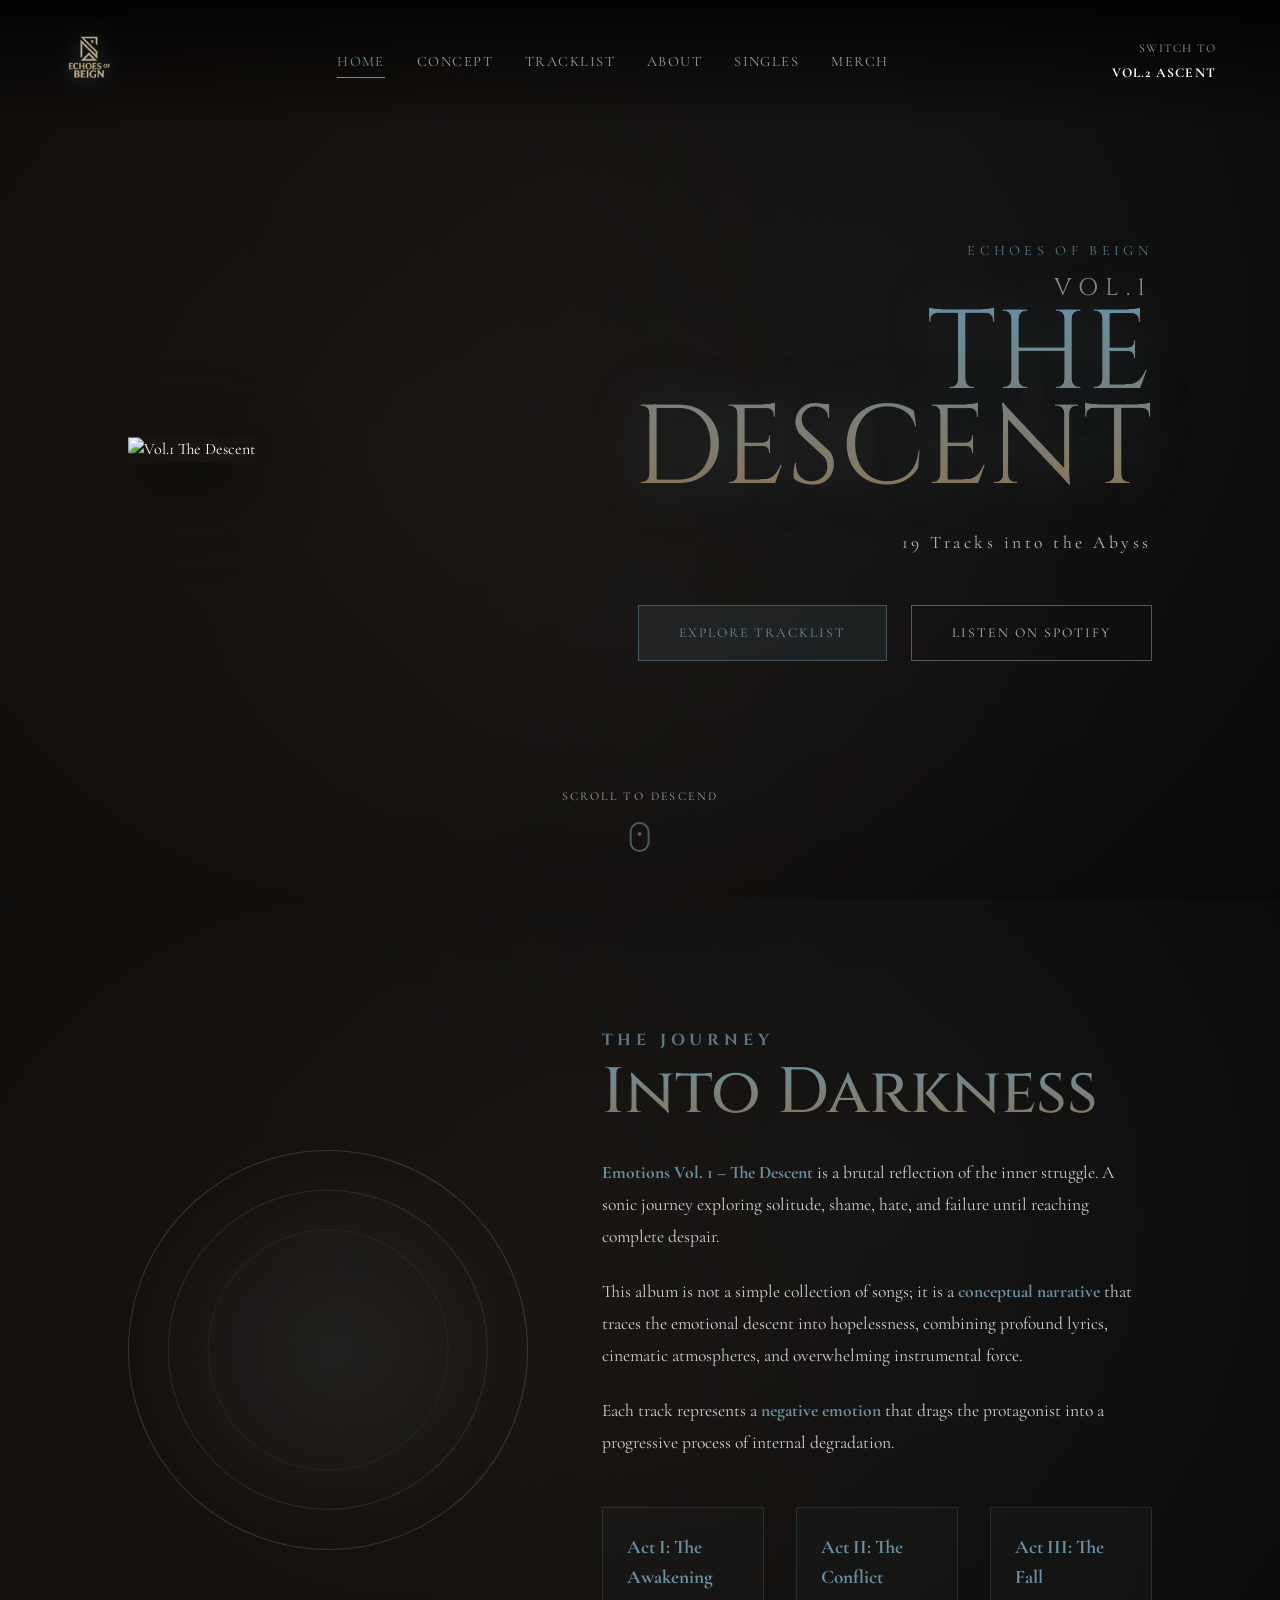
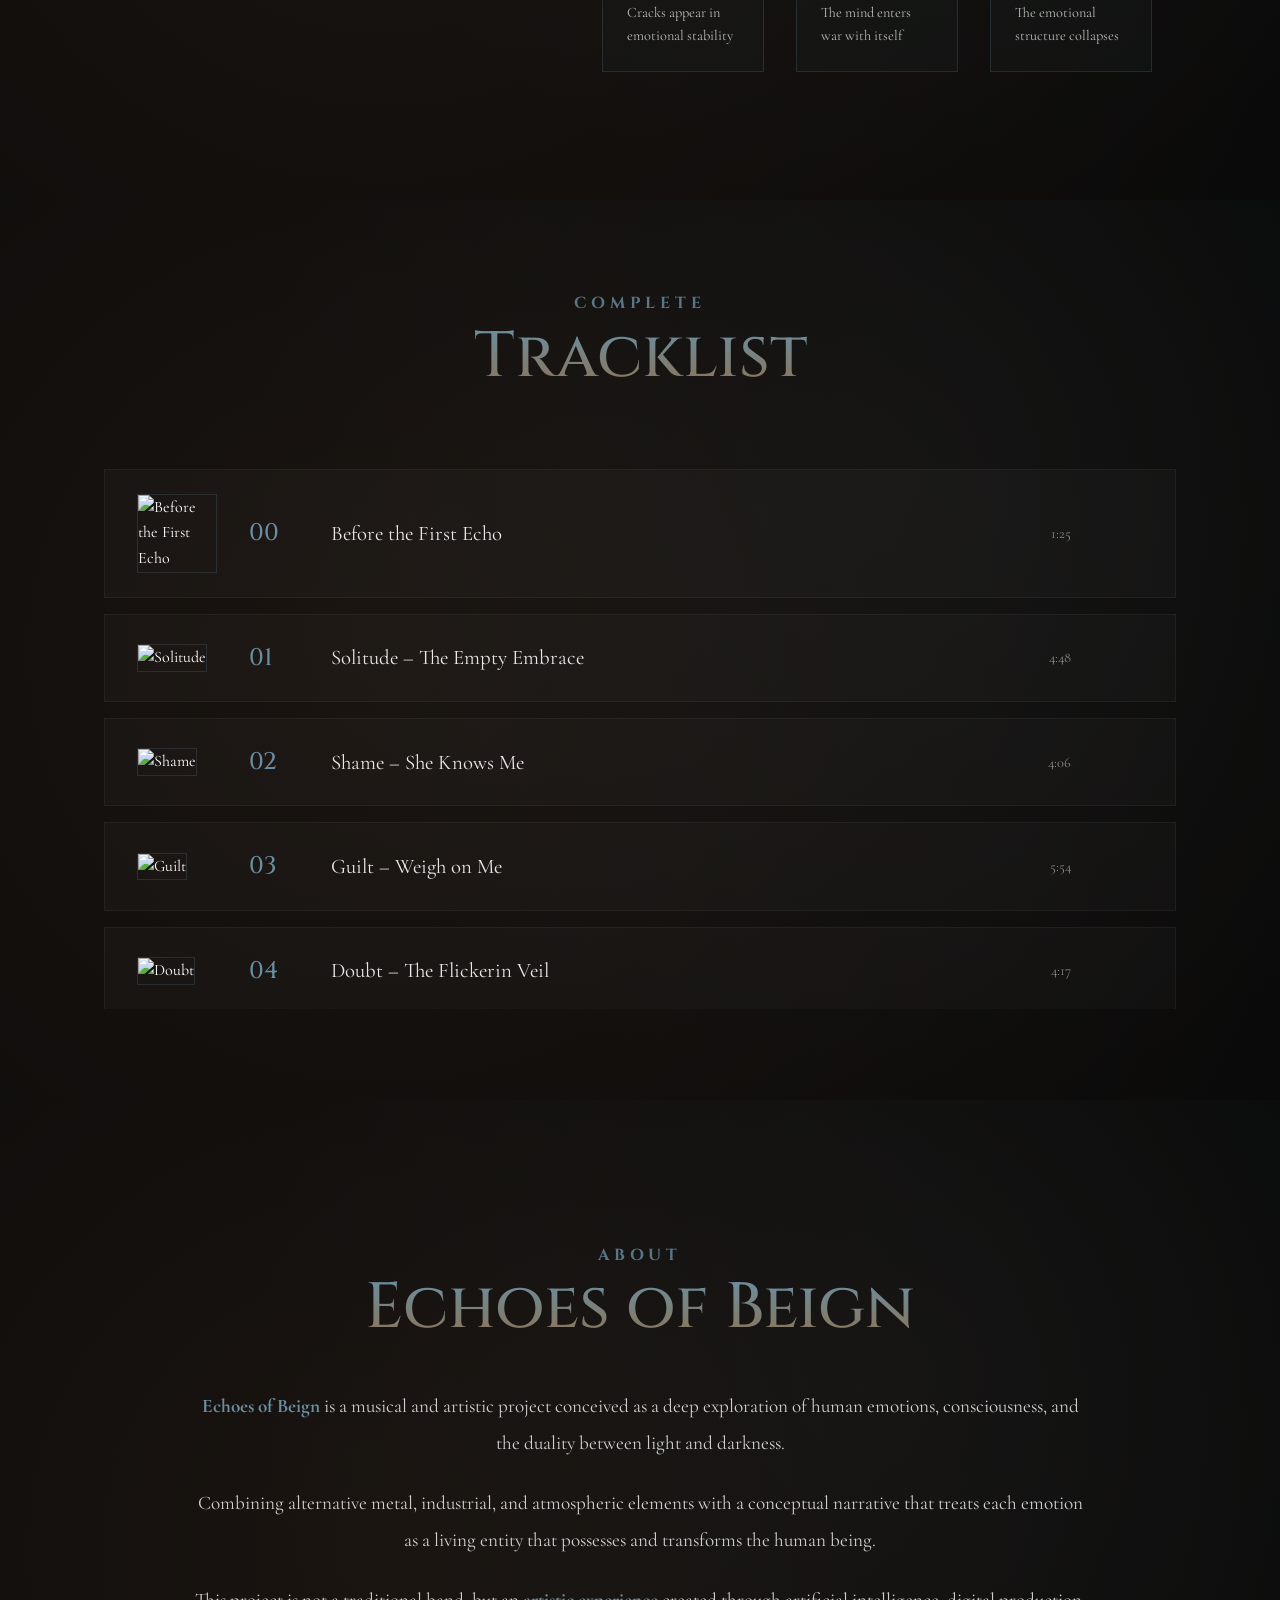
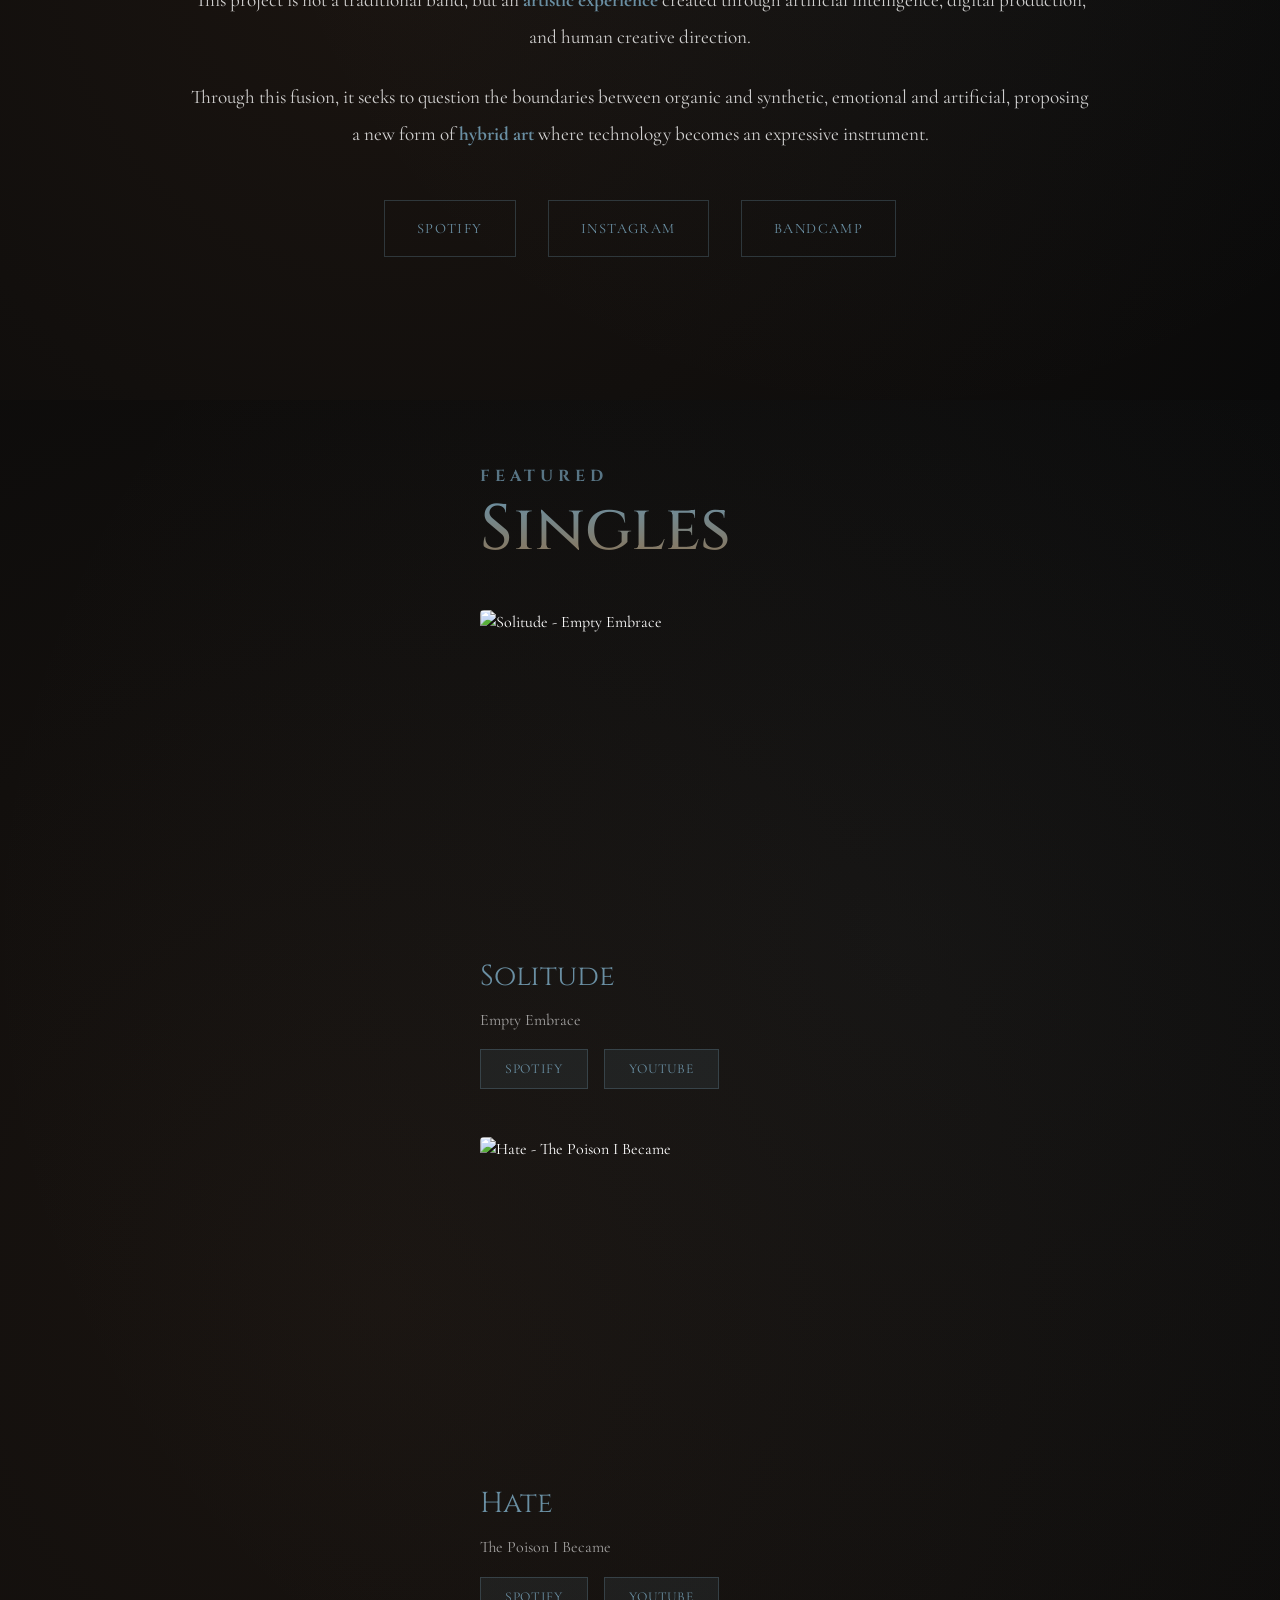
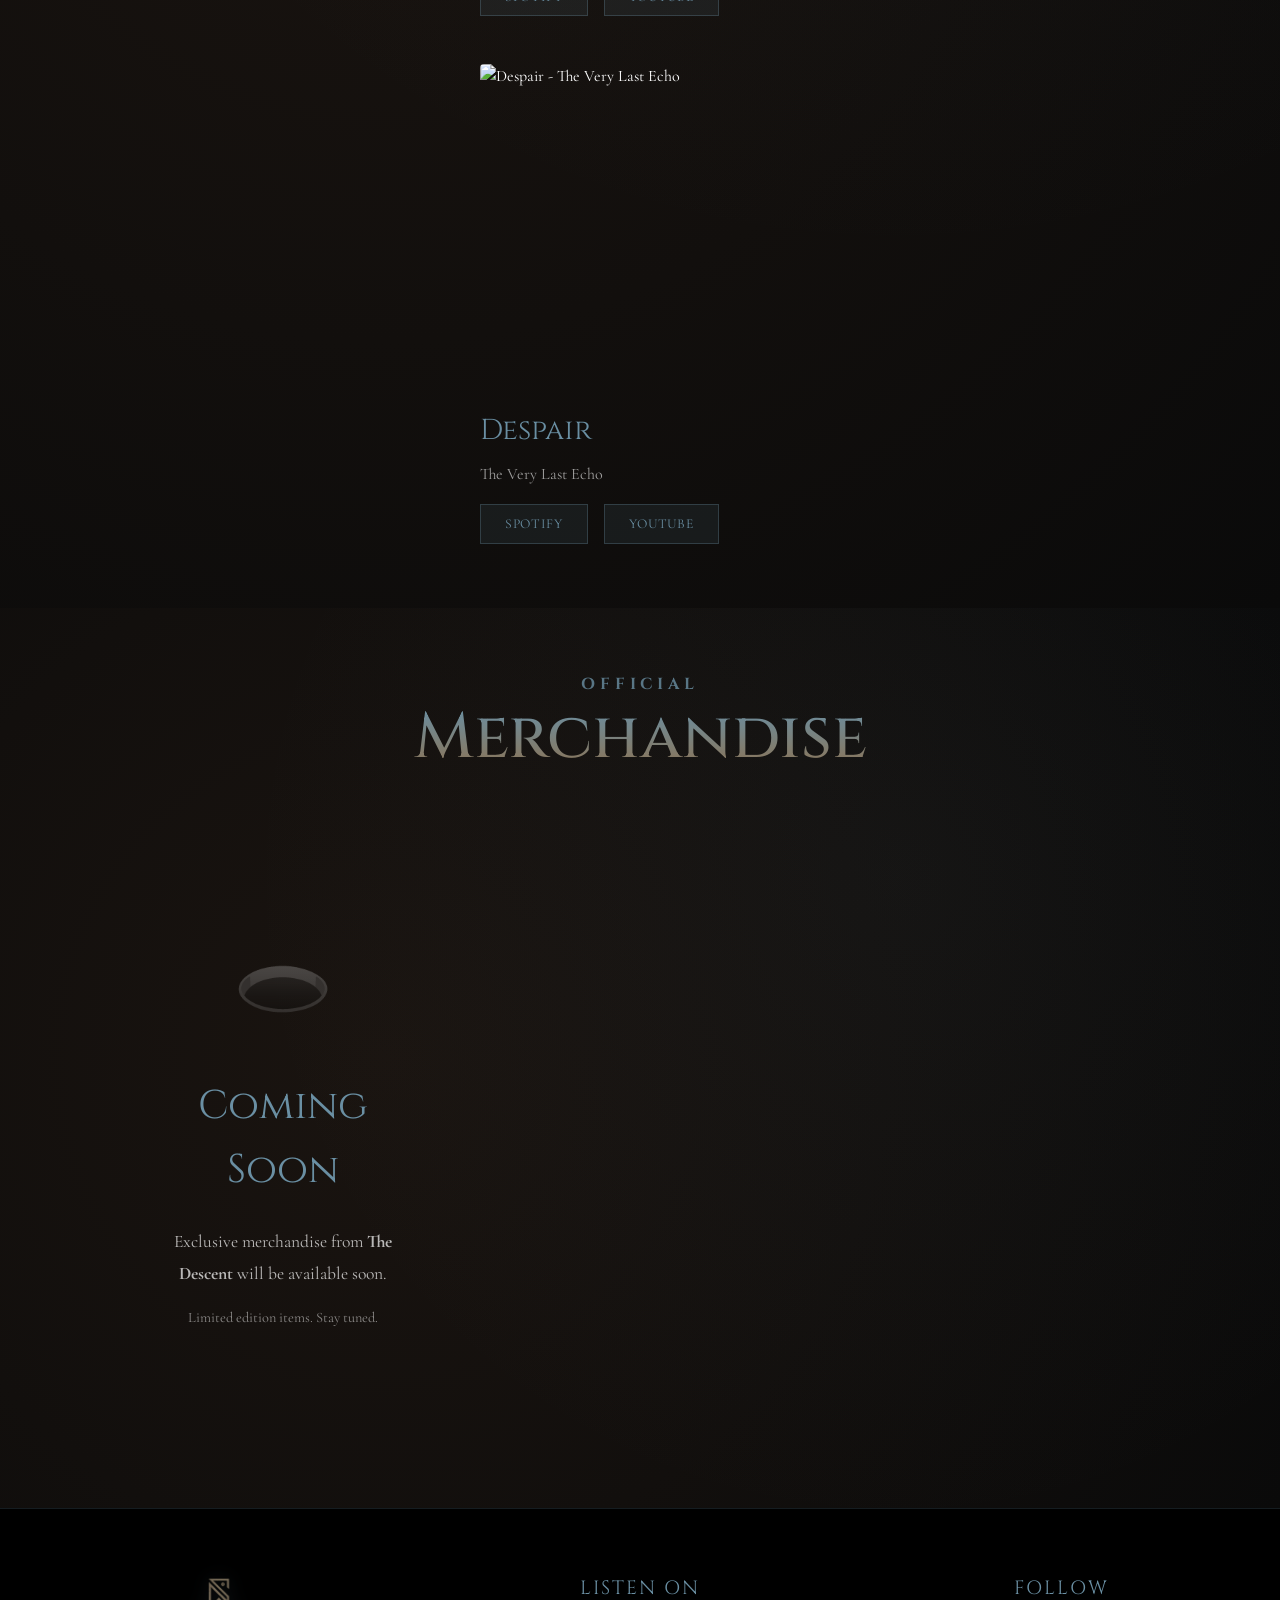
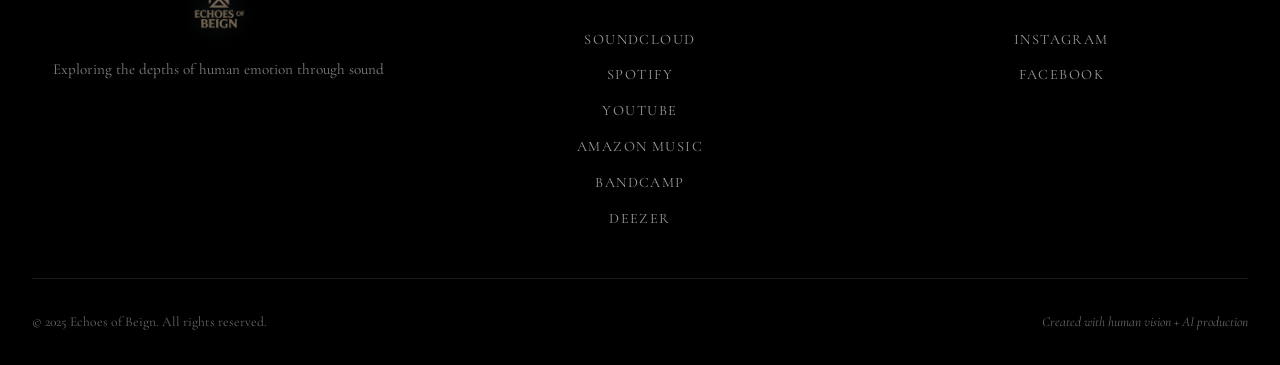
==== vol1.html @ 187d9fcf "Add files via upload" ====
<!DOCTYPE html>
<html lang="es">
<head>
    <meta charset="UTF-8">
    <meta name="viewport" content="width=device-width, initial-scale=1.0">
    <title>Echoes of Beign - Vol.1 The Descent</title>
    <link rel="stylesheet" href="styles-vol.css">
</head>
<body class="vol1-theme">
    
    <!-- Canvas efectos de fondo -->
    <canvas id="bgCanvas"></canvas>
    
    <!-- Navegación flotante -->
    <nav class="floating-nav">
        <div class="nav-logo">
            <img src="images/logo.png" alt="Echoes of Beign">
        </div>
        <div class="nav-links">
            <a href="#hero" class="nav-link active">Home</a>
            <a href="#concept" class="nav-link">Concept</a>
            <a href="#tracklist" class="nav-link">Tracklist</a>
            <a href="#about" class="nav-link">About</a>
            <a href="#singles" class="nav-link">Singles</a>
            <a href="#merch" class="nav-link">Merch</a>
        </div>
        <a href="vol2.html" class="volume-switch">
            <span>Switch to</span>
            <strong>Vol.2 Ascent</strong>
        </a>
    </nav>
    
    <!-- Contenedor fullpage -->
    <div class="fullpage-container">
        
        <!-- ==================== SECCIÓN 1: HERO ==================== -->
        <section id="hero" class="fullpage-section hero-section">
            
            <!-- Capas de parallax -->
            <div class="parallax-bg layer-1"></div>
            <div class="parallax-bg layer-2"></div>
            <div class="parallax-bg layer-3"></div>
            
            <!-- Portada del álbum -->
            <div class="album-cover-hero">
                <img src="images/vol1-cover.png" alt="Vol.1 The Descent">
            </div>
            
            <!-- Contenido hero -->
            <div class="hero-content">
                <div class="hero-subtitle">Echoes of Beign</div>
                <h1 class="hero-title">
                    <span class="title-vol">VOL.1</span>
                    <span class="title-main">THE DESCENT</span>
                </h1>
                <p class="hero-tagline">19 Tracks into the Abyss</p>
                <div class="hero-cta">
                    <a href="#tracklist" class="btn-primary">Explore Tracklist</a>
                    <a href="https://open.spotify.com/artist/YOUR_ARTIST_ID" target="_blank" class="btn-secondary">Listen on Spotify</a>
                </div>
            </div>
            
            <!-- Scroll indicator -->
            <div class="scroll-indicator">
                <span>Scroll to descend</span>
                <div class="scroll-arrow"></div>
            </div>
            
        </section>
        
        <!-- ==================== SECCIÓN 2: CONCEPT ==================== -->
        <section id="concept" class="fullpage-section concept-section">
            
            <!-- Capas parallax -->
            <div class="parallax-bg layer-1"></div>
            <div class="parallax-bg layer-2"></div>
            
            <!-- Contenido -->
            <div class="concept-content">
                <div class="concept-visual">
                    <div class="visual-element"></div>
                </div>
                
                <div class="concept-text">
                    <h2 class="section-title">
                        <span class="title-small">The Journey</span>
                        <span class="title-big">Into Darkness</span>
                    </h2>
                    
                    <div class="concept-description">
                        <p><strong>Emotions Vol. 1 – The Descent</strong> is a brutal reflection of the inner struggle. A sonic journey exploring solitude, shame, hate, and failure until reaching complete despair.</p>
                        
                        <p>This album is not a simple collection of songs; it is a <strong>conceptual narrative</strong> that traces the emotional descent into hopelessness, combining profound lyrics, cinematic atmospheres, and overwhelming instrumental force.</p>
                        
                        <p>Each track represents a <strong>negative emotion</strong> that drags the protagonist into a progressive process of internal degradation.</p>
                    </div>
                    
                    <div class="concept-acts">
                        <div class="act">
                            <h3>Act I: The Awakening</h3>
                            <p>Cracks appear in emotional stability</p>
                        </div>
                        <div class="act">
                            <h3>Act II: The Conflict</h3>
                            <p>The mind enters war with itself</p>
                        </div>
                        <div class="act">
                            <h3>Act III: The Fall</h3>
                            <p>The emotional structure collapses</p>
                        </div>
                    </div>
                </div>
            </div>
            
        </section>
        
        <!-- ==================== SECCIÓN 3: TRACKLIST ==================== -->
        <section id="tracklist" class="fullpage-section tracklist-section">
            
            <!-- Capas parallax -->
            <div class="parallax-bg layer-1"></div>
            <div class="parallax-bg layer-2"></div>
            
            <!-- Título de sección -->
            <div class="tracklist-header">
                <h2 class="section-title">
                    <span class="title-small">Complete</span>
                    <span class="title-big">Tracklist</span>
                </h2>
            </div>
            
            <!-- Lista de tracks (scroll vertical dentro de la sección) -->
            <div class="tracklist-container">
                
                <!-- Track 00 -->
                <div class="track-item" data-track="00">
                    <div class="track-cover">
                        <img src="images/vol1/track-00.jpg" alt="Before the First Echo">
                    </div>
                    <div class="track-info">
                        <div class="track-number">00</div>
                        <h3 class="track-title">Before the First Echo</h3>
                        <p class="track-duration">1:25</p>
                    </div>
                    <div class="track-play">▶</div>
                </div>
                
                <!-- Track 01 -->
                <div class="track-item" data-track="01">
                    <div class="track-cover">
                        <img src="images/vol1/track-01.jpg" alt="Solitude">
                    </div>
                    <div class="track-info">
                        <div class="track-number">01</div>
                        <h3 class="track-title">Solitude – The Empty Embrace</h3>
                        <p class="track-duration">4:48</p>
                    </div>
                    <div class="track-play">▶</div>
                </div>
                
                <!-- Track 02 -->
                <div class="track-item" data-track="02">
                    <div class="track-cover">
                        <img src="images/vol1/track-02.jpg" alt="Shame">
                    </div>
                    <div class="track-info">
                        <div class="track-number">02</div>
                        <h3 class="track-title">Shame – She Knows Me</h3>
                        <p class="track-duration">4:06</p>
                    </div>
                    <div class="track-play">▶</div>
                </div>
                
                <!-- Track 03 -->
                <div class="track-item" data-track="03">
                    <div class="track-cover">
                        <img src="images/vol1/track-03.jpg" alt="Guilt">
                    </div>
                    <div class="track-info">
                        <div class="track-number">03</div>
                        <h3 class="track-title">Guilt – Weigh on Me</h3>
                        <p class="track-duration">5:54</p>
                    </div>
                    <div class="track-play">▶</div>
                </div>
                
                <!-- Track 04 -->
                <div class="track-item" data-track="04">
                    <div class="track-cover">
                        <img src="images/vol1/track-04.jpg" alt="Doubt">
                    </div>
                    <div class="track-info">
                        <div class="track-number">04</div>
                        <h3 class="track-title">Doubt – The Flickerin Veil</h3>
                        <p class="track-duration">4:17</p>
                    </div>
                    <div class="track-play">▶</div>
                </div>
                
                <!-- Track 05 -->
                <div class="track-item" data-track="05">
                    <div class="track-cover">
                        <img src="images/vol1/track-05.jpg" alt="Apathy">
                    </div>
                    <div class="track-info">
                        <div class="track-number">05</div>
                        <h3 class="track-title">Apathy – All the Grey Hours</h3>
                        <p class="track-duration">6:50</p>
                    </div>
                    <div class="track-play">▶</div>
                </div>
                
                <!-- Track 06 -->
                <div class="track-item" data-track="06">
                    <div class="track-cover">
                        <img src="images/vol1/track-06.jpg" alt="Disgust">
                    </div>
                    <div class="track-info">
                        <div class="track-number">06</div>
                        <h3 class="track-title">Disgust – My Bitter Skin</h3>
                        <p class="track-duration">3:33</p>
                    </div>
                    <div class="track-play">▶</div>
                </div>
                
                <!-- Track 07 -->
                <div class="track-item" data-track="07">
                    <div class="track-cover">
                        <img src="images/vol1/track-07.jpg" alt="Ruin Begins Within">
                    </div>
                    <div class="track-info">
                        <div class="track-number">07</div>
                        <h3 class="track-title">Ruin Begins Within</h3>
                        <p class="track-duration">5:12</p>
                    </div>
                    <div class="track-play">▶</div>
                </div>
                
                <!-- Track 08 -->
                <div class="track-item" data-track="08">
                    <div class="track-cover">
                        <img src="images/vol1/track-08.jpg" alt="Jealousy">
                    </div>
                    <div class="track-info">
                        <div class="track-number">08</div>
                        <h3 class="track-title">Jealousy – The Crimson Spiral</h3>
                        <p class="track-duration">4:45</p>
                    </div>
                    <div class="track-play">▶</div>
                </div>
                
                <!-- Track 09 -->
                <div class="track-item" data-track="09">
                    <div class="track-cover">
                        <img src="images/vol1/track-09.jpg" alt="Envy">
                    </div>
                    <div class="track-info">
                        <div class="track-number">09</div>
                        <h3 class="track-title">Envy – Hollow Eyes</h3>
                        <p class="track-duration">4:28</p>
                    </div>
                    <div class="track-play">▶</div>
                </div>
                
                <!-- Track 10 -->
                <div class="track-item" data-track="10">
                    <div class="track-cover">
                        <img src="images/vol1/track-10.jpg" alt="Anxiety">
                    </div>
                    <div class="track-info">
                        <div class="track-number">10</div>
                        <h3 class="track-title">Anxiety – Yet, Now, Now, Why</h3>
                        <p class="track-duration">5:03</p>
                    </div>
                    <div class="track-play">▶</div>
                </div>
                
                <!-- Track 11 -->
                <div class="track-item" data-track="11">
                    <div class="track-cover">
                        <img src="images/vol1/track-11.jpg" alt="Fear">
                    </div>
                    <div class="track-info">
                        <div class="track-number">11</div>
                        <h3 class="track-title">Fear – The Hollow Pulse</h3>
                        <p class="track-duration">4:52</p>
                    </div>
                    <div class="track-play">▶</div>
                </div>
                
                <!-- Track 12 -->
                <div class="track-item" data-track="12">
                    <div class="track-cover">
                        <img src="images/vol1/track-12.jpg" alt="Rage">
                    </div>
                    <div class="track-info">
                        <div class="track-number">12</div>
                        <h3 class="track-title">Rage – My Sweet Evil Pet</h3>
                        <p class="track-duration">5:21</p>
                    </div>
                    <div class="track-play">▶</div>
                </div>
                
                <!-- Track 13 -->
                <div class="track-item" data-track="13">
                    <div class="track-cover">
                        <img src="images/vol1/track-13.jpg" alt="Hate">
                    </div>
                    <div class="track-info">
                        <div class="track-number">13</div>
                        <h3 class="track-title">Hate – The Poison I Became</h3>
                        <p class="track-duration">6:15</p>
                    </div>
                    <div class="track-play">▶</div>
                </div>
                
                <!-- Track 14 -->
                <div class="track-item" data-track="14">
                    <div class="track-cover">
                        <img src="images/vol1/track-14.jpg" alt="The Prelude to the Ruin">
                    </div>
                    <div class="track-info">
                        <div class="track-number">14</div>
                        <h3 class="track-title">The Prelude to the Ruin</h3>
                        <p class="track-duration">3:47</p>
                    </div>
                    <div class="track-play">▶</div>
                </div>
                
                <!-- Track 15 -->
                <div class="track-item" data-track="15">
                    <div class="track-cover">
                        <img src="images/vol1/track-15.jpg" alt="Sadness">
                    </div>
                    <div class="track-info">
                        <div class="track-number">15</div>
                        <h3 class="track-title">Sadness – In Her Silence Wake</h3>
                        <p class="track-duration">5:38</p>
                    </div>
                    <div class="track-play">▶</div>
                </div>
                
                <!-- Track 16 -->
                <div class="track-item" data-track="16">
                    <div class="track-cover">
                        <img src="images/vol1/track-16.jpg" alt="Melancholy">
                    </div>
                    <div class="track-info">
                        <div class="track-number">16</div>
                        <h3 class="track-title">Melancholy – Where Hope Pretended</h3>
                        <p class="track-duration">6:02</p>
                    </div>
                    <div class="track-play">▶</div>
                </div>
                
                <!-- Track 17 -->
                <div class="track-item" data-track="17">
                    <div class="track-cover">
                        <img src="images/vol1/track-17.jpg" alt="Despair">
                    </div>
                    <div class="track-info">
                        <div class="track-number">17</div>
                        <h3 class="track-title">Despair – The Very Last Echo</h3>
                        <p class="track-duration">7:12</p>
                    </div>
                    <div class="track-play">▶</div>
                </div>
                
                <!-- Track 18 -->
                <div class="track-item" data-track="18">
                    <div class="track-cover">
                        <img src="images/vol1/track-18.jpg" alt="Resignation">
                    </div>
                    <div class="track-info">
                        <div class="track-number">18</div>
                        <h3 class="track-title">Resignation – The Cradle of Silence</h3>
                        <p class="track-duration">8:45</p>
                    </div>
                    <div class="track-play">▶</div>
                </div>
                
            </div>
            
        </section>
        
        <!-- ==================== SECCIÓN 4: ABOUT ==================== -->
        <section id="about" class="fullpage-section about-section">
            
            <!-- Capas parallax -->
            <div class="parallax-bg layer-1"></div>
            <div class="parallax-bg layer-2"></div>
            
            <!-- Contenido -->
            <div class="about-content">
                <h2 class="section-title">
                    <span class="title-small">About</span>
                    <span class="title-big">Echoes of Beign</span>
                </h2>
                
                <div class="about-text">
                    <p><strong>Echoes of Beign</strong> is a musical and artistic project conceived as a deep exploration of human emotions, consciousness, and the duality between light and darkness.</p>
                    
                    <p>Combining alternative metal, industrial, and atmospheric elements with a conceptual narrative that treats each emotion as a living entity that possesses and transforms the human being.</p>
                    
                    <p>This project is not a traditional band, but an <strong>artistic experience</strong> created through artificial intelligence, digital production, and human creative direction.</p>
                    
                    <p>Through this fusion, it seeks to question the boundaries between organic and synthetic, emotional and artificial, proposing a new form of <strong>hybrid art</strong> where technology becomes an expressive instrument.</p>
                </div>
                
                <div class="about-links">
                    <a href="https://open.spotify.com/artist/YOUR_ARTIST_ID" target="_blank" class="social-link">Spotify</a>
                    <a href="https://www.instagram.com/YOUR_IG" target="_blank" class="social-link">Instagram</a>
                    <a href="https://bandcamp.com/YOUR_BANDCAMP" target="_blank" class="social-link">Bandcamp</a>
                </div>
            </div>
            
        </section>
        

        <!-- ==================== SECCIÓN 4.5: SINGLES ==================== -->
        <section id="singles" class="fullpage-section singles-section">
            
            <!-- Capas parallax -->
            <div class="parallax-bg layer-1"></div>
            <div class="parallax-bg layer-2"></div>
            
            <!-- Contenido -->
            <div class="singles-content">
                <h2 class="section-title">
                    <span class="title-small">Featured</span>
                    <span class="title-big">Singles</span>
                </h2>
                
                <div class="singles-grid">
                    
                    <div class="single-item">
                        <div class="single-cover">
                            <img src="images/singles/solitude.jpg" alt="Solitude - Empty Embrace">
                            <div class="play-overlay">▶</div>
                        </div>
                        <h3>Solitude</h3>
                        <p class="single-subtitle">Empty Embrace</p>
                        <div class="single-links">
                            <a href="https://open.spotify.com/track/YOUR_ID" target="_blank">Spotify</a>
                            <a href="https://youtube.com/watch?v=YOUR_ID" target="_blank">YouTube</a>
                        </div>
                    </div>
                    
                    <div class="single-item">
                        <div class="single-cover">
                            <img src="images/singles/hate.jpg" alt="Hate - The Poison I Became">
                            <div class="play-overlay">▶</div>
                        </div>
                        <h3>Hate</h3>
                        <p class="single-subtitle">The Poison I Became</p>
                        <div class="single-links">
                            <a href="https://open.spotify.com/track/YOUR_ID" target="_blank">Spotify</a>
                            <a href="https://youtube.com/watch?v=YOUR_ID" target="_blank">YouTube</a>
                        </div>
                    </div>
                    
                    <div class="single-item">
                        <div class="single-cover">
                            <img src="images/singles/despair.jpg" alt="Despair - The Very Last Echo">
                            <div class="play-overlay">▶</div>
                        </div>
                        <h3>Despair</h3>
                        <p class="single-subtitle">The Very Last Echo</p>
                        <div class="single-links">
                            <a href="https://open.spotify.com/track/YOUR_ID" target="_blank">Spotify</a>
                            <a href="https://youtube.com/watch?v=YOUR_ID" target="_blank">YouTube</a>
                        </div>
                    </div>
                    
                </div>
            </div>
            
        </section>
        
        <!-- ==================== SECCIÓN 5: MERCH ==================== -->
        <section id="merch" class="fullpage-section merch-section">
            
            <!-- Capas parallax -->
            <div class="parallax-bg layer-1"></div>
            <div class="parallax-bg layer-2"></div>
            
            <!-- Contenido -->
            <div class="merch-content">
                <h2 class="section-title">
                    <span class="title-small">Official</span>
                    <span class="title-big">Merchandise</span>
                </h2>
                
                <div class="merch-grid">
                    <div class="merch-coming-soon">
                        <div class="coming-soon-icon">🕳️</div>
                        <h3>Coming Soon</h3>
                        <p>Exclusive merchandise from <strong>The Descent</strong> will be available soon.</p>
                        <p class="coming-soon-small">Limited edition items. Stay tuned.</p>
                    </div>
                </div>
            </div>
            
        </section>
        
        <!-- ==================== FOOTER ==================== -->
        <footer class="site-footer">
            <div class="footer-content">
                <div class="footer-section">
                    <div class="footer-logo">
                        <img src="images/logo.png" alt="Echoes of Beign">
                    </div>
                    <p class="footer-tagline">Exploring the depths of human emotion through sound</p>
                </div>
                
                <div class="footer-section">
                    <h4>Listen On</h4>
                    <div class="footer-links">
                        <a href="https://soundcloud.com/YOUR_PROFILE" target="_blank">SoundCloud</a>
                        <a href="https://open.spotify.com/artist/YOUR_ID" target="_blank">Spotify</a>
                        <a href="https://youtube.com/@YOUR_CHANNEL" target="_blank">YouTube</a>
                        <a href="https://music.amazon.com/artists/YOUR_ID" target="_blank">Amazon Music</a>
                        <a href="https://bandcamp.com/YOUR_PROFILE" target="_blank">Bandcamp</a>
                        <a href="https://deezer.com/artist/YOUR_ID" target="_blank">Deezer</a>
                    </div>
                </div>
                
                <div class="footer-section">
                    <h4>Follow</h4>
                    <div class="footer-links">
                        <a href="https://instagram.com/YOUR_PROFILE" target="_blank">Instagram</a>
                        <a href="https://facebook.com/YOUR_PAGE" target="_blank">Facebook</a>
                    </div>
                </div>
            </div>
            
            <div class="footer-bottom">
                <p>© 2025 Echoes of Beign. All rights reserved.</p>
                <p class="footer-credit">Created with human vision + AI production</p>
            </div>
        </footer>
        
    </div>
    
    <script src="script-vol.js"></script>
</body>
</html>
---- styles-vol.css ----
/* ============================================
   ECHOES OF BEIGN - VOLUME PAGES STYLES
   Estilos para vol1.html y vol2.html
   ============================================ */

/* -------------------- IMPORTS -------------------- */
@import url('https://fonts.googleapis.com/css2?family=Cinzel:wght@400;600;700;900&family=Cormorant+Garamond:wght@300;400;600&display=swap');

/* -------------------- RESET -------------------- */
* {
    margin: 0;
    padding: 0;
    box-sizing: border-box;
}

html {
    scroll-behavior: smooth;
}

body {
    font-family: 'Cormorant Garamond', serif;
    background: #000;
    color: #fff;
    overflow-x: hidden;
    line-height: 1.6;
}

/* -------------------- CANVAS BACKGROUND -------------------- */
#bgCanvas {
    position: fixed;
    top: 0;
    left: 0;
    width: 100%;
    height: 100%;
    z-index: 0;
    pointer-events: none;
    opacity: 0.3;
}

/* -------------------- NAVEGACIÓN FLOTANTE -------------------- */
.floating-nav {
    position: fixed;
    top: 0;
    left: 0;
    width: 100%;
    padding: 2rem 4rem;
    display: flex;
    justify-content: space-between;
    align-items: center;
    z-index: 1000;
    background: linear-gradient(to bottom, rgba(0,0,0,0.8) 0%, transparent 100%);
    transition: all 0.4s ease;
}

.floating-nav.scrolled {
    background: rgba(0, 0, 0, 0.95);
    padding: 1rem 4rem;
    backdrop-filter: blur(10px);
}

.nav-logo img {
    height: 50px;
    filter: drop-shadow(0 0 10px rgba(106, 143, 163, 0.3));
}

.nav-links {
    display: flex;
    gap: 2rem;
}

.nav-link {
    color: rgba(255, 255, 255, 0.6);
    text-decoration: none;
    font-size: 0.9rem;
    letter-spacing: 0.1em;
    text-transform: uppercase;
    transition: all 0.3s ease;
    position: relative;
}

.nav-link::after {
    content: '';
    position: absolute;
    bottom: -5px;
    left: 0;
    width: 0;
    height: 1px;
    background: #6a8fa3;
    transition: width 0.3s ease;
}

.nav-link:hover,
.nav-link.active {
    color: #6a8fa3;
}

.nav-link:hover::after,
.nav-link.active::after {
    width: 100%;
}

.volume-switch {
    display: flex;
    flex-direction: column;
    align-items: flex-end;
    text-decoration: none;
    color: rgba(255, 255, 255, 0.6);
    font-size: 0.75rem;
    letter-spacing: 0.1em;
    text-transform: uppercase;
    transition: all 0.3s ease;
}

.volume-switch strong {
    font-size: 0.85rem;
    color: #fff;
    margin-top: 0.2rem;
}

.volume-switch:hover {
    color: #6a8fa3;
}

.volume-switch:hover strong {
    color: #6a8fa3;
}

/* -------------------- FULLPAGE CONTAINER -------------------- */
.fullpage-container {
    position: relative;
    width: 100%;
}

.fullpage-section {
    position: relative;
    width: 100%;
    min-height: 100vh;
    display: flex;
    align-items: center;
    justify-content: center;
    overflow: hidden;
}

/* -------------------- PARALLAX BACKGROUNDS -------------------- */
.parallax-bg {
    position: absolute;
    width: 100%;
    height: 100%;
    background-size: cover;
    background-position: center;
    transition: transform 0.1s ease-out;
}

.parallax-bg.layer-1 {
    z-index: 1;
}

.parallax-bg.layer-2 {
    z-index: 2;
}

.parallax-bg.layer-3 {
    z-index: 3;
}

/* -------------------- TEMAS VOL.1 vs VOL.2 -------------------- */
.vol1-theme .parallax-bg.layer-1 {
    background: radial-gradient(circle at 30% 50%, #1a1410 0%, #0a0a0a 100%);
}

.vol1-theme .parallax-bg.layer-2 {
    background: radial-gradient(circle at 70% 30%, rgba(106, 143, 163, 0.05) 0%, transparent 60%);
}

.vol1-theme .parallax-bg.layer-3 {
    background: radial-gradient(circle at 50% 70%, rgba(106, 143, 163, 0.03) 0%, transparent 50%);
}

.vol2-theme .parallax-bg.layer-1 {
    background: radial-gradient(circle at 70% 50%, #2a2418 0%, #1a1a1a 100%);
}

.vol2-theme .parallax-bg.layer-2 {
    background: radial-gradient(circle at 30% 70%, rgba(255, 215, 0, 0.1) 0%, transparent 60%);
}

.vol2-theme .parallax-bg.layer-3 {
    background: radial-gradient(circle at 50% 30%, rgba(255, 165, 0, 0.08) 0%, transparent 50%);
}

/* -------------------- SECCIÓN HERO -------------------- */
.hero-section {
    position: relative;
}

.album-cover-hero {
    position: absolute;
    left: 10%;
    top: 50%;
    transform: translateY(-50%);
    z-index: 5;
}

.album-cover-hero img {
    width: 400px;
    height: auto;
    box-shadow: 0 20px 60px rgba(0, 0, 0, 0.8);
    filter: drop-shadow(0 0 40px rgba(106, 143, 163, 0.2));
}

.hero-content {
    position: relative;
    z-index: 10;
    text-align: right;
    margin-left: auto;
    margin-right: 10%;
    max-width: 600px;
}

.hero-subtitle {
    font-size: 0.9rem;
    letter-spacing: 0.3em;
    text-transform: uppercase;
    color: #6a8fa3;
    margin-bottom: 1rem;
    opacity: 0.8;
}

.hero-title {
    font-family: 'Cinzel', serif;
    font-size: 7rem;
    font-weight: 400;
    line-height: 0.85;
    margin-bottom: 2rem;
}

.title-vol {
    display: block;
    font-size: 1.5rem;
    letter-spacing: 0.3em;
    color: rgba(255, 255, 255, 0.5);
    margin-bottom: 0.5rem;
}

.title-main {
    display: block;
    background: linear-gradient(180deg, #6a8fa3 0%, #8b7355 100%);
    -webkit-background-clip: text;
    -webkit-text-fill-color: transparent;
    background-clip: text;
    text-shadow: 0 0 60px rgba(106, 143, 163, 0.4);
}

.vol2-theme .title-main {
    background: linear-gradient(180deg, #7a9fb3 0%, #FFA500 100%);
    -webkit-background-clip: text;
    -webkit-text-fill-color: transparent;
}

.hero-tagline {
    font-size: 1.1rem;
    letter-spacing: 0.2em;
    margin-bottom: 3rem;
    opacity: 0.7;
}

.hero-cta {
    display: flex;
    gap: 1.5rem;
    justify-content: flex-end;
}

.btn-primary,
.btn-secondary {
    padding: 1rem 2.5rem;
    font-size: 0.85rem;
    letter-spacing: 0.15em;
    text-transform: uppercase;
    text-decoration: none;
    border: 1px solid rgba(106, 143, 163, 0.5);
    transition: all 0.4s ease;
    display: inline-block;
}

.btn-primary {
    background: rgba(106, 143, 163, 0.1);
    color: #6a8fa3;
}

.btn-primary:hover {
    background: rgba(106, 143, 163, 0.2);
    border-color: #6a8fa3;
    box-shadow: 0 0 30px rgba(106, 143, 163, 0.3);
}

.btn-secondary {
    background: transparent;
    color: rgba(255, 255, 255, 0.7);
    border-color: rgba(255, 255, 255, 0.3);
}

.btn-secondary:hover {
    background: rgba(255, 255, 255, 0.05);
    color: #fff;
    border-color: rgba(255, 255, 255, 0.6);
}

.scroll-indicator {
    position: absolute;
    bottom: 3rem;
    left: 50%;
    transform: translateX(-50%);
    text-align: center;
    z-index: 10;
    opacity: 0.6;
}

.scroll-indicator span {
    display: block;
    font-size: 0.75rem;
    letter-spacing: 0.2em;
    text-transform: uppercase;
    margin-bottom: 1rem;
}

.scroll-arrow {
    width: 20px;
    height: 30px;
    border: 2px solid #6a8fa3;
    border-radius: 15px;
    margin: 0 auto;
    position: relative;
}

.scroll-arrow::before {
    content: '';
    position: absolute;
    top: 8px;
    left: 50%;
    transform: translateX(-50%);
    width: 4px;
    height: 4px;
    background: #6a8fa3;
    border-radius: 50%;
    animation: scrollDown 2s infinite;
}

@keyframes scrollDown {
    0% { top: 8px; opacity: 1; }
    100% { top: 18px; opacity: 0; }
}

/* -------------------- SECCIÓN CONCEPT -------------------- */
.concept-section {
    padding: 4rem 8rem;
}

.concept-content {
    position: relative;
    z-index: 10;
    display: flex;
    gap: 4rem;
    align-items: center;
    max-width: 1400px;
    margin: 0 auto;
}

.concept-visual {
    flex: 0 0 40%;
}

.visual-element {
    width: 400px;
    height: 400px;
    background: radial-gradient(circle, rgba(106, 143, 163, 0.1) 0%, transparent 70%);
    border: 1px solid rgba(106, 143, 163, 0.3);
    border-radius: 50%;
    position: relative;
}

.visual-element::before {
    content: '';
    position: absolute;
    top: 50%;
    left: 50%;
    transform: translate(-50%, -50%);
    width: 80%;
    height: 80%;
    border: 1px solid rgba(106, 143, 163, 0.2);
    border-radius: 50%;
}

.visual-element::after {
    content: '';
    position: absolute;
    top: 50%;
    left: 50%;
    transform: translate(-50%, -50%);
    width: 60%;
    height: 60%;
    border: 1px solid rgba(106, 143, 163, 0.1);
    border-radius: 50%;
}

.concept-text {
    flex: 1;
}

.section-title {
    font-family: 'Cinzel', serif;
    margin-bottom: 2rem;
}

.title-small {
    display: block;
    font-size: 1rem;
    letter-spacing: 0.3em;
    text-transform: uppercase;
    color: #6a8fa3;
    margin-bottom: 0.5rem;
    opacity: 0.8;
}

.title-big {
    display: block;
    font-size: 4rem;
    font-weight: 500;
    line-height: 1;
    background: linear-gradient(180deg, #6a8fa3 0%, #8b7355 100%);
    -webkit-background-clip: text;
    -webkit-text-fill-color: transparent;
}

.vol2-theme .title-big {
    background: linear-gradient(180deg, #7a9fb3 0%, #FFA500 100%);
    -webkit-background-clip: text;
    -webkit-text-fill-color: transparent;
}

.concept-description {
    margin-bottom: 3rem;
}

.concept-description p {
    margin-bottom: 1.5rem;
    font-size: 1.1rem;
    line-height: 1.8;
    color: rgba(255, 255, 255, 0.8);
}

.concept-description strong {
    color: #6a8fa3;
}

.concept-acts {
    display: grid;
    grid-template-columns: repeat(3, 1fr);
    gap: 2rem;
}

.act {
    padding: 1.5rem;
    border: 1px solid rgba(106, 143, 163, 0.2);
    background: rgba(106, 143, 163, 0.03);
}

.act h3 {
    font-size: 1.2rem;
    margin-bottom: 0.5rem;
    color: #6a8fa3;
}

.act p {
    font-size: 0.9rem;
    opacity: 0.7;
}

/* -------------------- SECCIÓN TRACKLIST -------------------- */
.tracklist-section {
    flex-direction: column;
    padding: 4rem 0;
}

.tracklist-header {
    position: relative;
    z-index: 10;
    text-align: center;
    margin-bottom: 3rem;
}

.tracklist-container {
    position: relative;
    z-index: 10;
    width: 100%;
    max-width: 1200px;
    max-height: 60vh;
    overflow-y: auto;
    padding: 0 4rem;
}

/* Custom scrollbar */
.tracklist-container::-webkit-scrollbar {
    width: 8px;
}

.tracklist-container::-webkit-scrollbar-track {
    background: rgba(255, 255, 255, 0.05);
}

.tracklist-container::-webkit-scrollbar-thumb {
    background: rgba(106, 143, 163, 0.3);
    border-radius: 4px;
}

.tracklist-container::-webkit-scrollbar-thumb:hover {
    background: rgba(106, 143, 163, 0.5);
}

.track-item {
    display: flex;
    align-items: center;
    gap: 2rem;
    padding: 1.5rem 2rem;
    margin-bottom: 1rem;
    background: rgba(255, 255, 255, 0.02);
    border: 1px solid rgba(255, 255, 255, 0.05);
    transition: all 0.4s ease;
    cursor: pointer;
}

.track-item:hover {
    background: rgba(106, 143, 163, 0.05);
    border-color: rgba(106, 143, 163, 0.3);
    transform: translateX(10px);
}

.track-cover {
    flex: 0 0 80px;
}

.track-cover img {
    width: 80px;
    height: 80px;
    object-fit: cover;
    border: 1px solid rgba(106, 143, 163, 0.2);
}

.track-info {
    flex: 1;
    display: flex;
    align-items: center;
    gap: 2rem;
}

.track-number {
    font-family: 'Cinzel', serif;
    font-size: 1.5rem;
    color: #6a8fa3;
    font-weight: 500;
    min-width: 50px;
}

.track-title {
    font-size: 1.3rem;
    font-weight: 400;
    color: rgba(255, 255, 255, 0.9);
}

.track-duration {
    margin-left: auto;
    font-size: 0.9rem;
    color: rgba(255, 255, 255, 0.5);
}

.track-play {
    flex: 0 0 40px;
    text-align: center;
    font-size: 1.2rem;
    color: #6a8fa3;
    opacity: 0;
    transition: opacity 0.3s ease;
}

.track-item:hover .track-play {
    opacity: 1;
}

/* -------------------- SECCIÓN ABOUT -------------------- */
.about-section {
    padding: 4rem 8rem;
}

.about-content {
    position: relative;
    z-index: 10;
    max-width: 900px;
    margin: 0 auto;
    text-align: center;
}

.about-text {
    margin: 3rem 0;
}

.about-text p {
    margin-bottom: 1.5rem;
    font-size: 1.2rem;
    line-height: 1.9;
    color: rgba(255, 255, 255, 0.8);
}

.about-text strong {
    color: #6a8fa3;
}

.about-links {
    display: flex;
    gap: 2rem;
    justify-content: center;
    margin-top: 3rem;
}

.social-link {
    padding: 1rem 2rem;
    border: 1px solid rgba(106, 143, 163, 0.3);
    color: #6a8fa3;
    text-decoration: none;
    font-size: 0.9rem;
    letter-spacing: 0.1em;
    text-transform: uppercase;
    transition: all 0.3s ease;
}

.social-link:hover {
    background: rgba(106, 143, 163, 0.1);
    border-color: #6a8fa3;
    box-shadow: 0 0 20px rgba(106, 143, 163, 0.2);
}

/* -------------------- SECCIÓN MERCH -------------------- */
.merch-section {
    padding: 4rem 8rem;
}

.merch-content {
    position: relative;
    z-index: 10;
    max-width: 1200px;
    margin: 0 auto;
    text-align: center;
}

.merch-grid {
    display: grid;
    grid-template-columns: repeat(3, 1fr);
    gap: 3rem;
    margin-top: 3rem;
}

.merch-item {
    background: rgba(255, 255, 255, 0.02);
    border: 1px solid rgba(255, 255, 255, 0.05);
    padding: 2rem;
    transition: all 0.4s ease;
}

.merch-item:hover {
    background: rgba(106, 143, 163, 0.05);
    border-color: rgba(106, 143, 163, 0.3);
    transform: translateY(-10px);
}

.merch-image {
    width: 100%;
    aspect-ratio: 1;
    margin-bottom: 1.5rem;
    overflow: hidden;
    border: 1px solid rgba(106, 143, 163, 0.2);
}

.merch-image img {
    width: 100%;
    height: 100%;
    object-fit: cover;
    transition: transform 0.4s ease;
}

.merch-item:hover .merch-image img {
    transform: scale(1.1);
}

.merch-item h3 {
    font-size: 1.3rem;
    margin-bottom: 0.5rem;
    color: rgba(255, 255, 255, 0.9);
}

.merch-price {
    font-size: 1.1rem;
    color: #6a8fa3;
    margin-bottom: 1.5rem;
}

.btn-merch {
    display: inline-block;
    padding: 0.8rem 2rem;
    border: 1px solid rgba(106, 143, 163, 0.3);
    color: #6a8fa3;
    text-decoration: none;
    font-size: 0.85rem;
    letter-spacing: 0.1em;
    text-transform: uppercase;
    transition: all 0.3s ease;
}

.btn-merch:hover {
    background: rgba(106, 143, 163, 0.1);
    border-color: #6a8fa3;
}

/* -------------------- FOOTER -------------------- */
.site-footer {
    background: rgba(0, 0, 0, 0.9);
    padding: 3rem 4rem;
    border-top: 1px solid rgba(106, 143, 163, 0.2);
}

.footer-content {
    max-width: 1200px;
    margin: 0 auto;
    text-align: center;
}

.footer-logo img {
    height: 60px;
    margin-bottom: 1rem;
    opacity: 0.6;
}

.footer-text {
    font-size: 0.9rem;
    color: rgba(255, 255, 255, 0.5);
    margin-bottom: 1.5rem;
}

.footer-links {
    display: flex;
    gap: 2rem;
    justify-content: center;
}

.footer-links a {
    color: rgba(255, 255, 255, 0.5);
    text-decoration: none;
    font-size: 0.85rem;
    letter-spacing: 0.1em;
    text-transform: uppercase;
    transition: color 0.3s ease;
}

.footer-links a:hover {
    color: #6a8fa3;
}

/* -------------------- RESPONSIVE -------------------- */
@media (max-width: 1200px) {
    .floating-nav {
        padding: 2rem 2rem;
    }
    
    .hero-title {
        font-size: 5rem;
    }
    
    .album-cover-hero img {
        width: 300px;
    }
    
    .concept-acts {
        grid-template-columns: 1fr;
    }
    
    .merch-grid {
        grid-template-columns: repeat(2, 1fr);
    }
}

@media (max-width: 768px) {
    .floating-nav {
        flex-direction: column;
        gap: 1rem;
    }
    
    .nav-links {
        gap: 1rem;
    }
    
    .hero-section {
        flex-direction: column;
    }
    
    .album-cover-hero {
        position: static;
        transform: none;
        margin-bottom: 2rem;
    }
    
    .hero-content {
        text-align: center;
        margin: 0;
    }
    
    .hero-title {
        font-size: 3rem;
    }
    
    .hero-cta {
        justify-content: center;
    }
    
    .concept-content {
        flex-direction: column;
    }
    
    .merch-grid {
        grid-template-columns: 1fr;
    }
    
    .tracklist-container {
        padding: 0 2rem;
    }
}

/* ==================== SINGLES SECTION ==================== */
.singles-section {
    min-height: 100vh;
    display: flex;
    align-items: center;
    justify-content: center;
    position: relative;
}

.singles-content {
    max-width: 1400px;
    margin: 0 auto;
    padding: 4rem 2rem;
    position: relative;
    z-index: 2;
}

.singles-grid {
    display: grid;
    grid-template-columns: repeat(auto-fit, minmax(320px, 1fr));
    gap: 3rem;
    margin-top: 3rem;
}

.single-item {
    position: relative;
    transition: transform 0.4s ease;
}

.single-item:hover {
    transform: translateY(-10px);
}

.single-cover {
    position: relative;
    width: 100%;
    aspect-ratio: 1;
    overflow: hidden;
    border-radius: 4px;
    margin-bottom: 1.5rem;
}

.single-cover img {
    width: 100%;
    height: 100%;
    object-fit: cover;
    transition: transform 0.4s ease;
}

.single-item:hover .single-cover img {
    transform: scale(1.05);
}

.play-overlay {
    position: absolute;
    top: 50%;
    left: 50%;
    transform: translate(-50%, -50%);
    width: 60px;
    height: 60px;
    background: rgba(106, 143, 163, 0.9);
    border-radius: 50%;
    display: flex;
    align-items: center;
    justify-content: center;
    font-size: 1.5rem;
    color: #fff;
    opacity: 0;
    transition: opacity 0.3s ease;
    cursor: pointer;
}

.single-item:hover .play-overlay {
    opacity: 1;
}

.single-item h3 {
    font-family: 'Cinzel', serif;
    font-size: 1.8rem;
    font-weight: 400;
    margin-bottom: 0.5rem;
    color: #6a8fa3;
}

.single-subtitle {
    font-size: 1rem;
    color: rgba(255, 255, 255, 0.6);
    margin-bottom: 1rem;
}

.single-links {
    display: flex;
    gap: 1rem;
}

.single-links a {
    padding: 0.5rem 1.5rem;
    background: rgba(106, 143, 163, 0.1);
    border: 1px solid rgba(106, 143, 163, 0.3);
    color: #6a8fa3;
    text-decoration: none;
    font-size: 0.85rem;
    letter-spacing: 0.05em;
    text-transform: uppercase;
    transition: all 0.3s ease;
}

.single-links a:hover {
    background: rgba(106, 143, 163, 0.2);
    border-color: #6a8fa3;
}

/* ==================== MERCH COMING SOON ==================== */
.merch-coming-soon {
    text-align: center;
    padding: 6rem 2rem;
    max-width: 600px;
    margin: 0 auto;
}

.coming-soon-icon {
    font-size: 5rem;
    margin-bottom: 2rem;
    opacity: 0.3;
}

.merch-coming-soon h3 {
    font-family: 'Cinzel', serif;
    font-size: 2.5rem;
    font-weight: 400;
    margin-bottom: 1.5rem;
    color: #6a8fa3;
}

.merch-coming-soon p {
    font-size: 1.1rem;
    line-height: 1.8;
    color: rgba(255, 255, 255, 0.7);
    margin-bottom: 1rem;
}

.coming-soon-small {
    font-size: 0.9rem !important;
    color: rgba(255, 255, 255, 0.5) !important;
}

/* ==================== FOOTER EXPANDIDO ==================== */
.site-footer {
    background: rgba(0, 0, 0, 0.95);
    padding: 4rem 2rem 2rem;
    border-top: 1px solid rgba(106, 143, 163, 0.2);
}

.footer-content {
    max-width: 1400px;
    margin: 0 auto;
    display: grid;
    grid-template-columns: repeat(auto-fit, minmax(250px, 1fr));
    gap: 3rem;
    margin-bottom: 3rem;
}

.footer-section h4 {
    font-family: 'Cinzel', serif;
    font-size: 1.2rem;
    font-weight: 400;
    margin-bottom: 1.5rem;
    color: #6a8fa3;
    letter-spacing: 0.1em;
    text-transform: uppercase;
}

.footer-logo img {
    height: 60px;
    margin-bottom: 1rem;
    filter: drop-shadow(0 0 10px rgba(106, 143, 163, 0.3));
}

.footer-tagline {
    font-size: 0.95rem;
    color: rgba(255, 255, 255, 0.5);
    line-height: 1.6;
}

.footer-links {
    display: flex;
    flex-direction: column;
    gap: 0.8rem;
}

.footer-links a {
    color: rgba(255, 255, 255, 0.6);
    text-decoration: none;
    font-size: 0.9rem;
    transition: all 0.3s ease;
}

.footer-links a:hover {
    color: #6a8fa3;
    padding-left: 0.5rem;
}

.footer-bottom {
    max-width: 1400px;
    margin: 0 auto;
    padding-top: 2rem;
    border-top: 1px solid rgba(255, 255, 255, 0.1);
    display: flex;
    justify-content: space-between;
    align-items: center;
    flex-wrap: wrap;
    gap: 1rem;
}

.footer-bottom p {
    font-size: 0.85rem;
    color: rgba(255, 255, 255, 0.4);
}

.footer-credit {
    font-style: italic;
}

@media (max-width: 768px) {
    .singles-grid {
        grid-template-columns: 1fr;
    }
    
    .footer-content {
        grid-template-columns: 1fr;
    }
    
    .footer-bottom {
        flex-direction: column;
        text-align: center;
    }
}
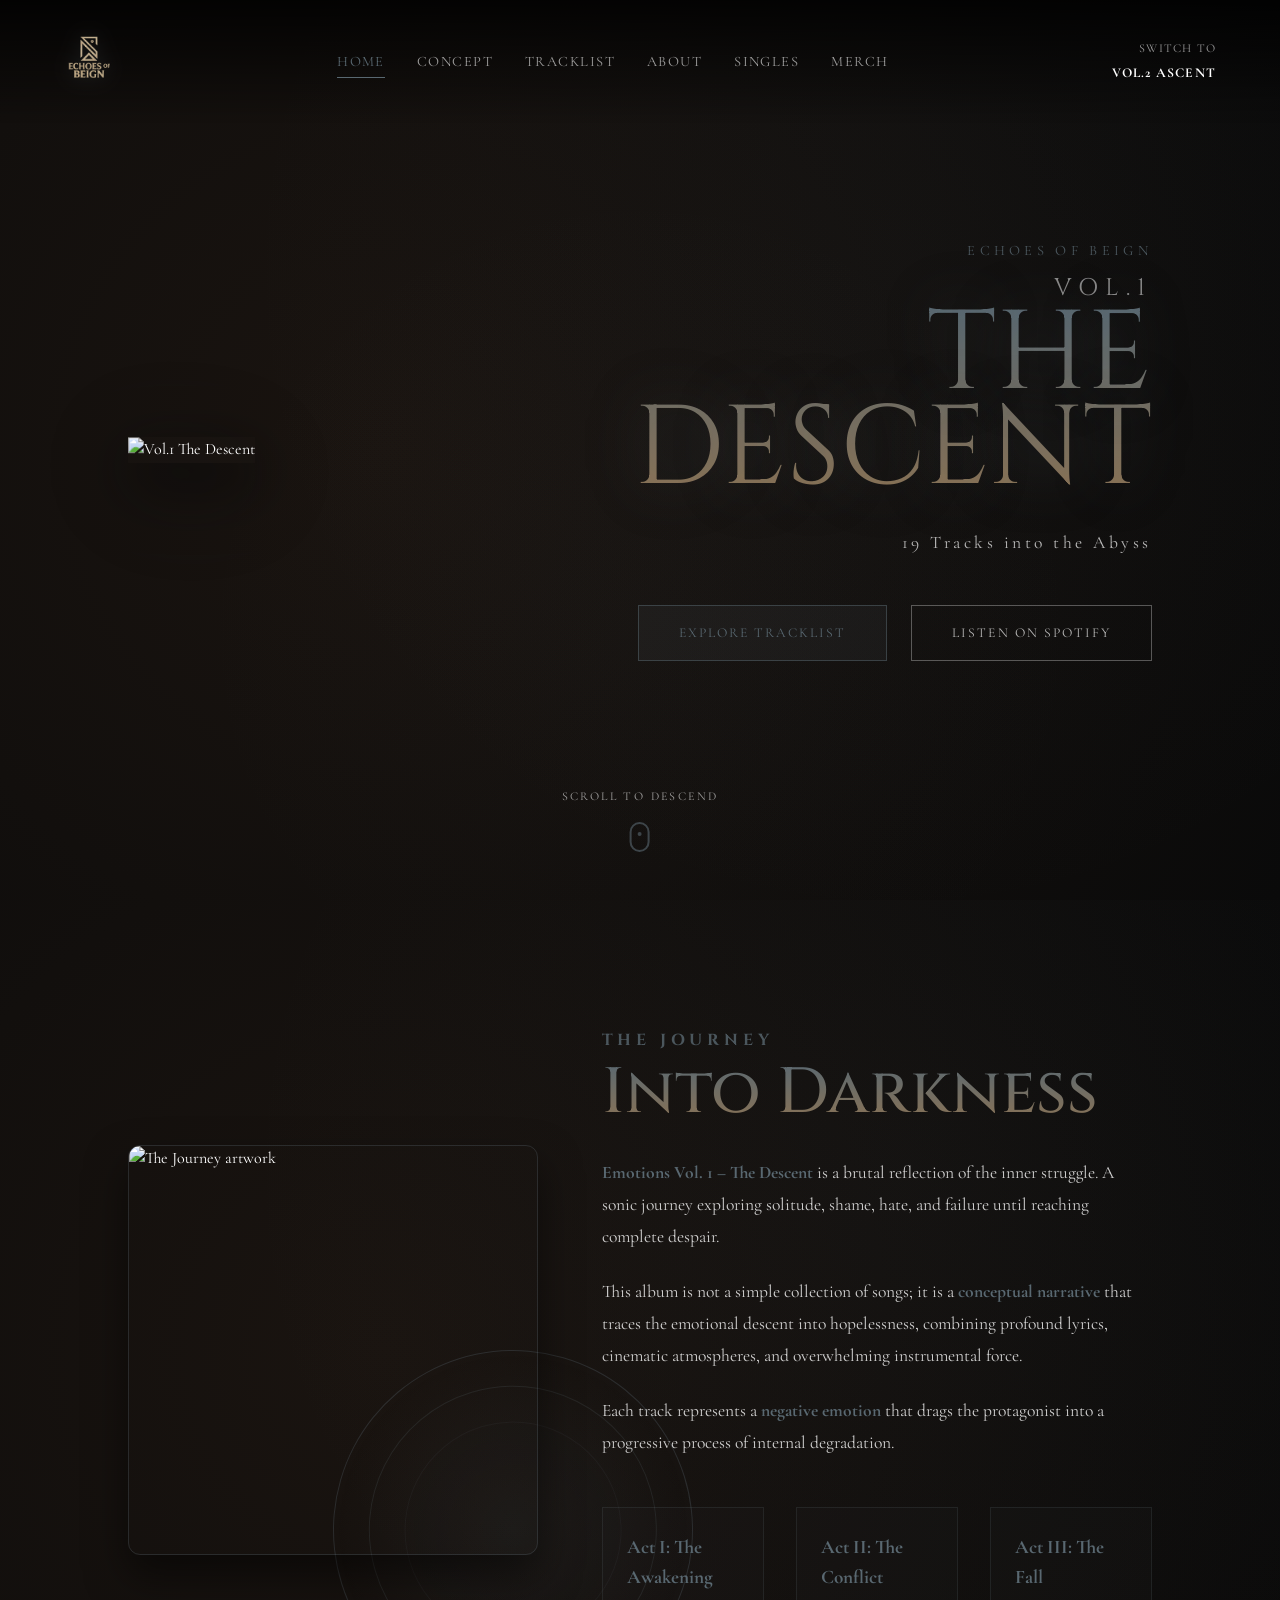
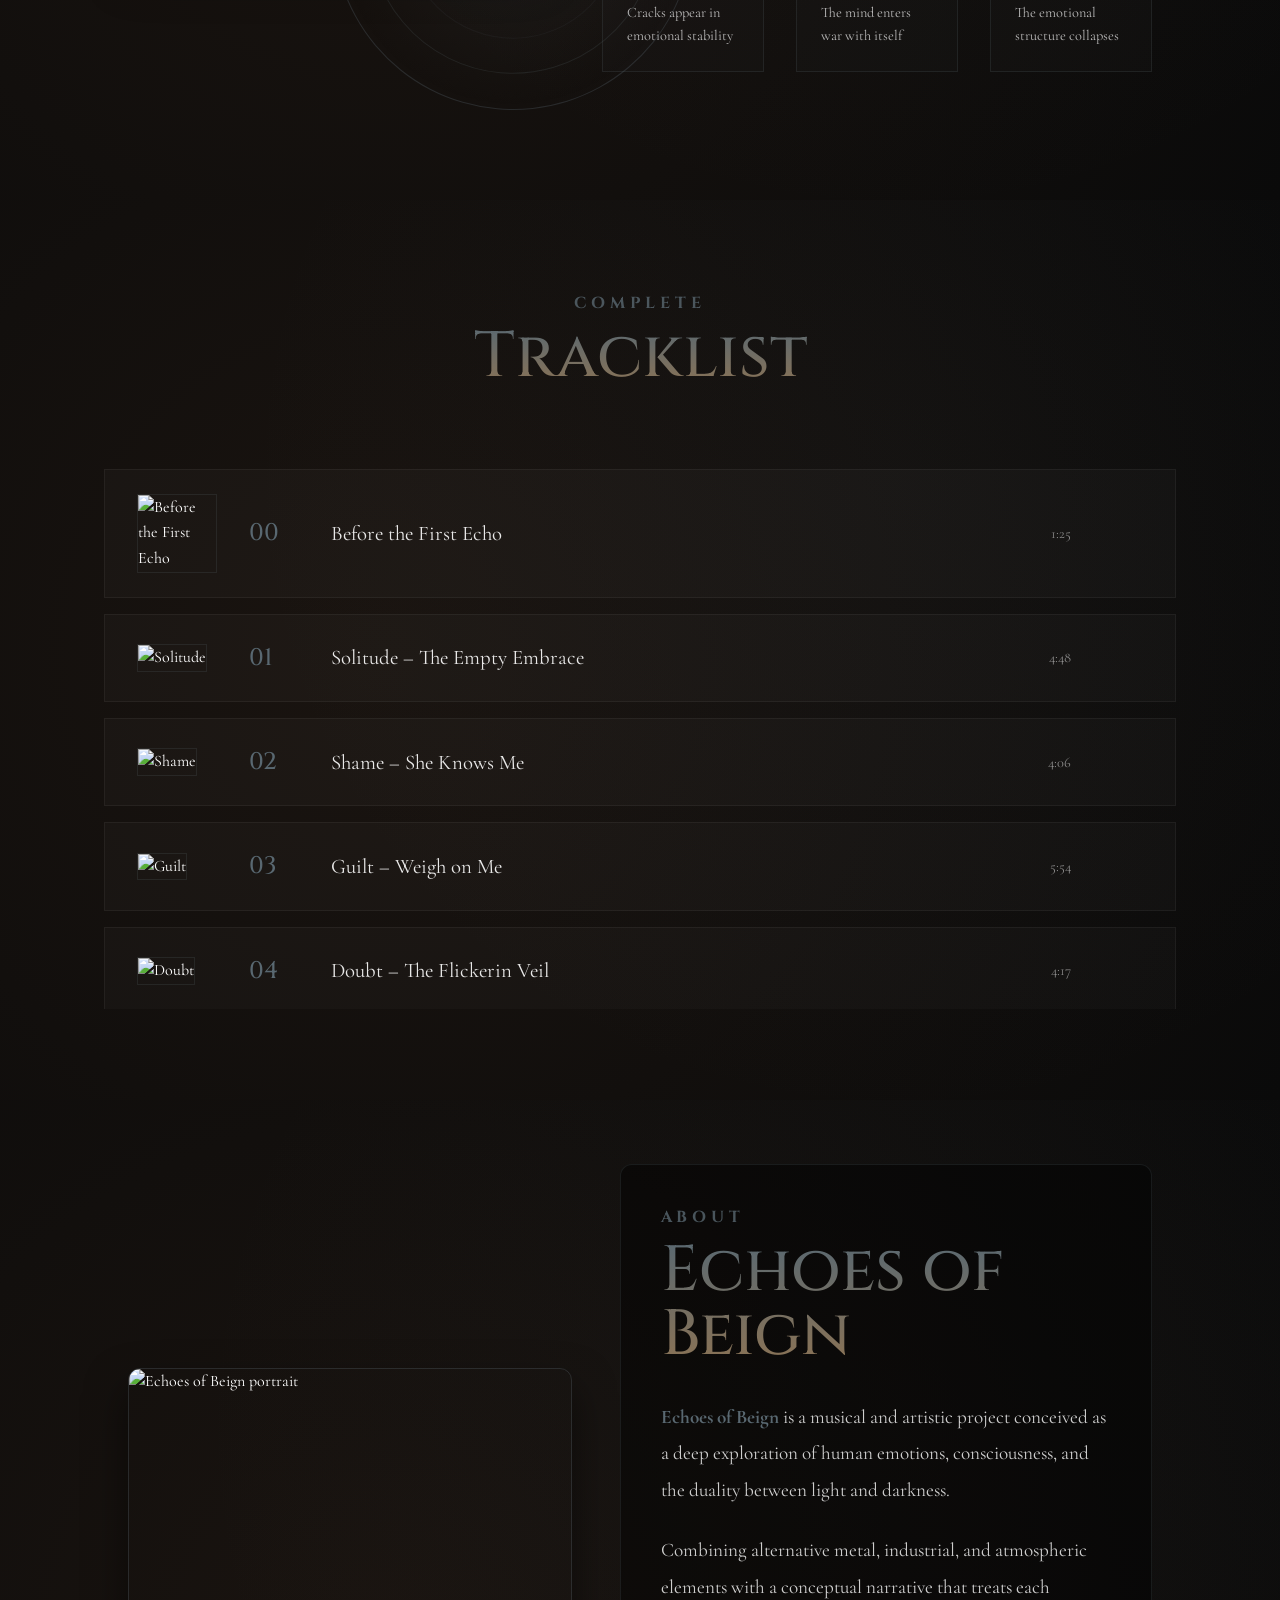
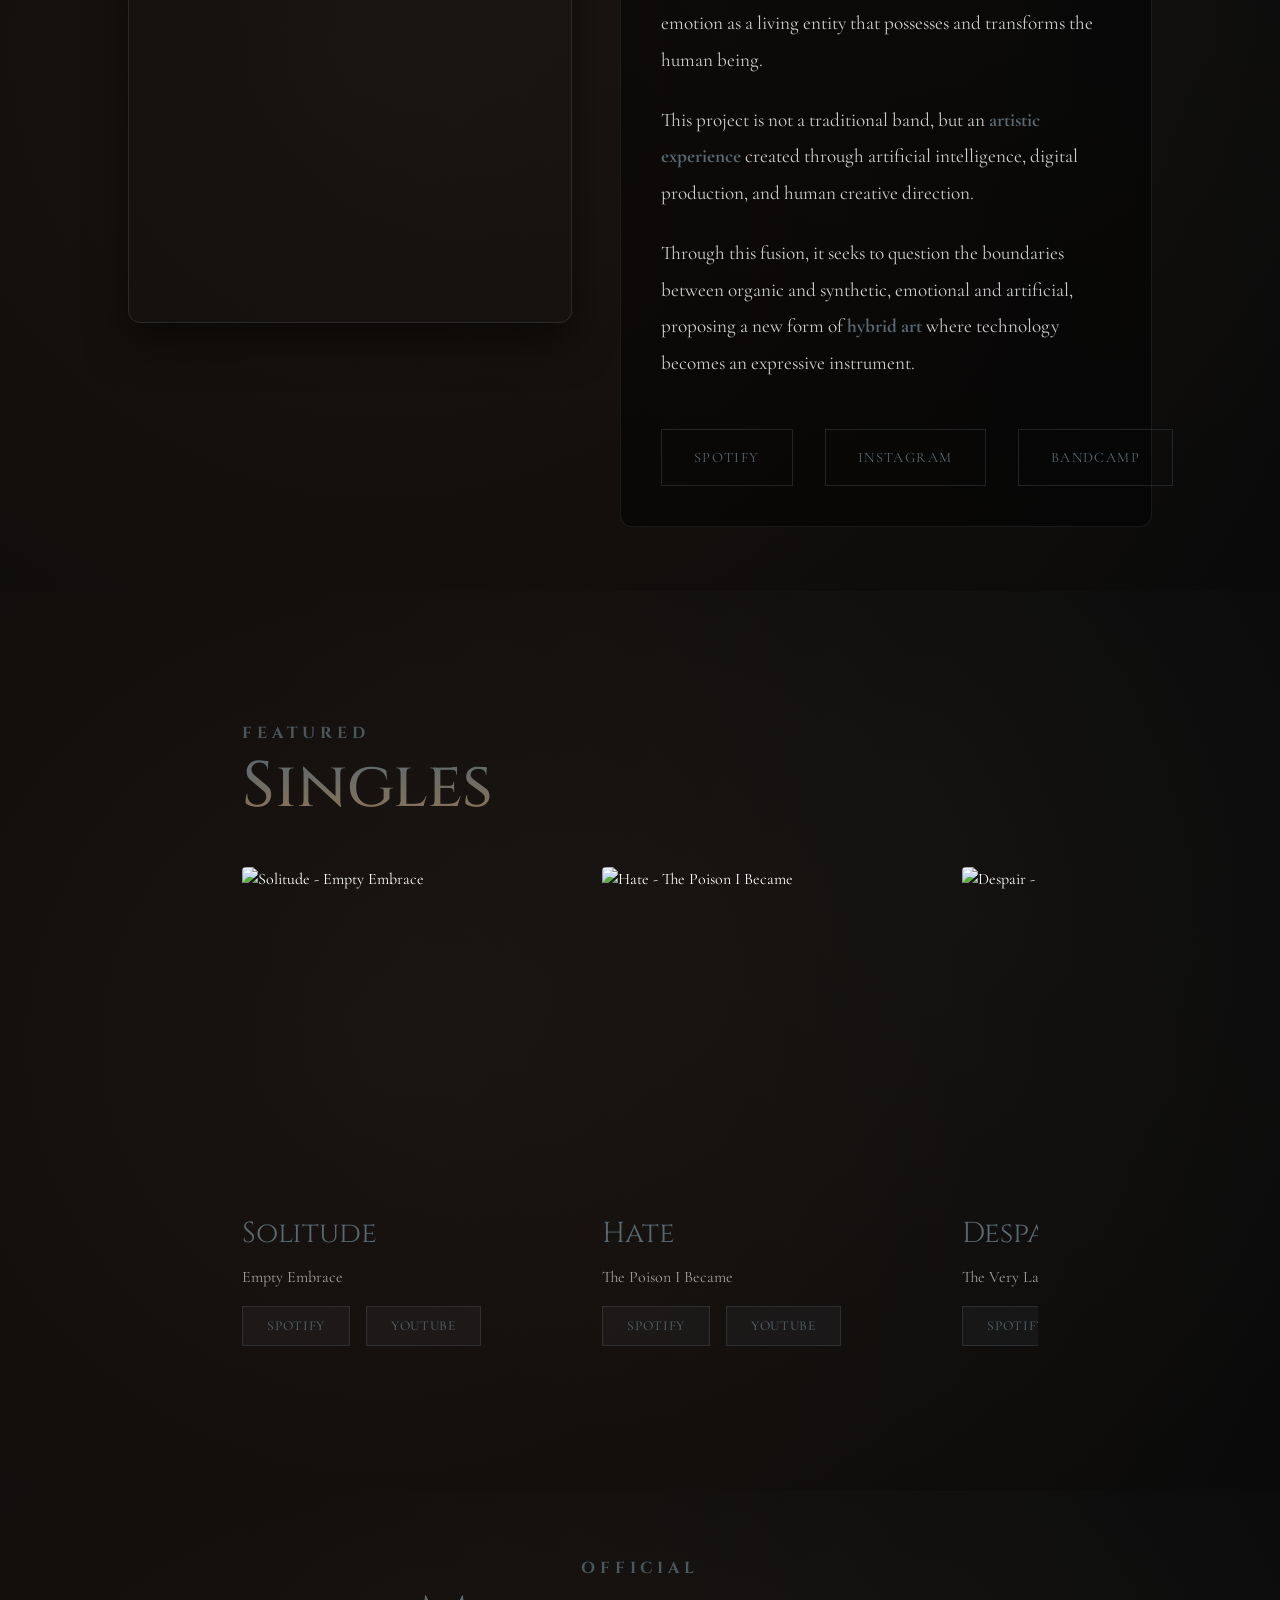
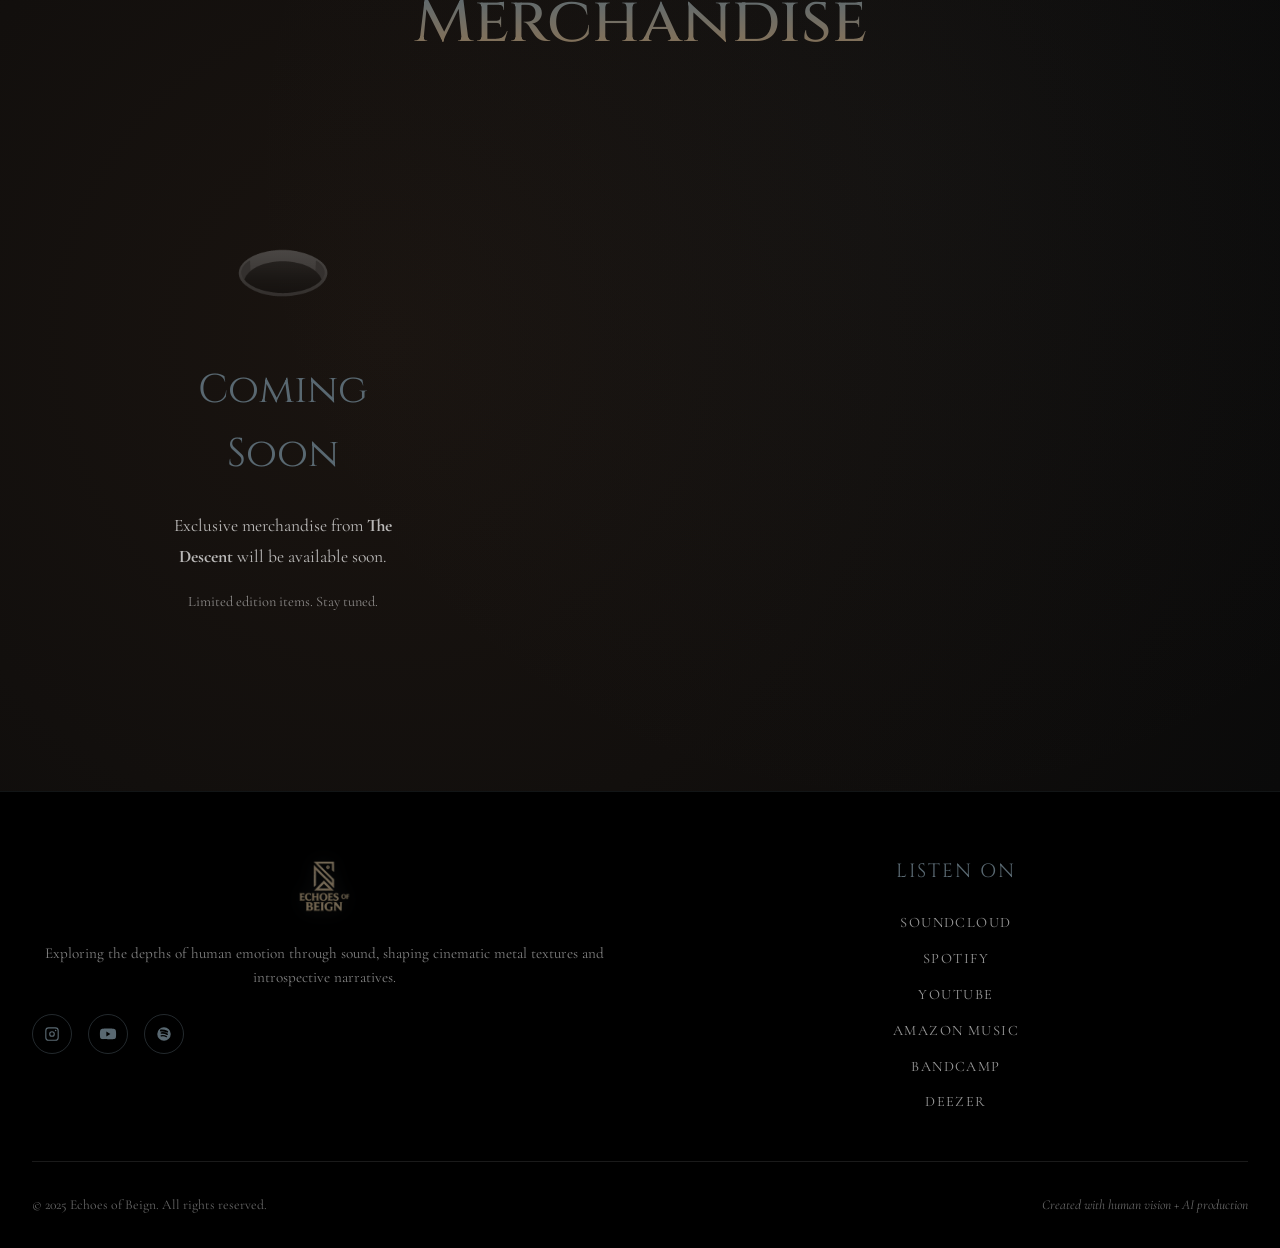
==== commit eb41b9ab: "Update Vol.1 layout visuals" ====
--- a/vol1.html
+++ b/vol1.html
@@ -36,6 +36,8 @@
         <!-- ==================== SECCIÓN 1: HERO ==================== -->
         <section id="hero" class="fullpage-section hero-section">
             
+            <div class="hero-background" style="background-image: url('images/vol1/hero-bg.jpg');"></div>
+
             <!-- Capas de parallax -->
             <div class="parallax-bg layer-1"></div>
             <div class="parallax-bg layer-2"></div>
@@ -78,6 +80,9 @@
             <!-- Contenido -->
             <div class="concept-content">
                 <div class="concept-visual">
+                    <div class="concept-image">
+                        <img src="images/vol1/journey.jpg" alt="The Journey artwork">
+                    </div>
                     <div class="visual-element"></div>
                 </div>
                 
@@ -392,25 +397,31 @@
             
             <!-- Contenido -->
             <div class="about-content">
-                <h2 class="section-title">
-                    <span class="title-small">About</span>
-                    <span class="title-big">Echoes of Beign</span>
-                </h2>
-                
-                <div class="about-text">
-                    <p><strong>Echoes of Beign</strong> is a musical and artistic project conceived as a deep exploration of human emotions, consciousness, and the duality between light and darkness.</p>
-                    
-                    <p>Combining alternative metal, industrial, and atmospheric elements with a conceptual narrative that treats each emotion as a living entity that possesses and transforms the human being.</p>
-                    
-                    <p>This project is not a traditional band, but an <strong>artistic experience</strong> created through artificial intelligence, digital production, and human creative direction.</p>
-                    
-                    <p>Through this fusion, it seeks to question the boundaries between organic and synthetic, emotional and artificial, proposing a new form of <strong>hybrid art</strong> where technology becomes an expressive instrument.</p>
-                </div>
-                
-                <div class="about-links">
-                    <a href="https://open.spotify.com/artist/YOUR_ARTIST_ID" target="_blank" class="social-link">Spotify</a>
-                    <a href="https://www.instagram.com/YOUR_IG" target="_blank" class="social-link">Instagram</a>
-                    <a href="https://bandcamp.com/YOUR_BANDCAMP" target="_blank" class="social-link">Bandcamp</a>
+                <div class="about-media">
+                    <img src="images/vol1/about.jpg" alt="Echoes of Beign portrait">
+                </div>
+
+                <div class="about-text-block">
+                    <h2 class="section-title">
+                        <span class="title-small">About</span>
+                        <span class="title-big">Echoes of Beign</span>
+                    </h2>
+
+                    <div class="about-text">
+                        <p><strong>Echoes of Beign</strong> is a musical and artistic project conceived as a deep exploration of human emotions, consciousness, and the duality between light and darkness.</p>
+
+                        <p>Combining alternative metal, industrial, and atmospheric elements with a conceptual narrative that treats each emotion as a living entity that possesses and transforms the human being.</p>
+
+                        <p>This project is not a traditional band, but an <strong>artistic experience</strong> created through artificial intelligence, digital production, and human creative direction.</p>
+
+                        <p>Through this fusion, it seeks to question the boundaries between organic and synthetic, emotional and artificial, proposing a new form of <strong>hybrid art</strong> where technology becomes an expressive instrument.</p>
+                    </div>
+
+                    <div class="about-links">
+                        <a href="https://open.spotify.com/artist/YOUR_ARTIST_ID" target="_blank" class="social-link">Spotify</a>
+                        <a href="https://www.instagram.com/YOUR_IG" target="_blank" class="social-link">Instagram</a>
+                        <a href="https://bandcamp.com/YOUR_BANDCAMP" target="_blank" class="social-link">Bandcamp</a>
+                    </div>
                 </div>
             </div>
             
@@ -510,7 +521,26 @@
                     <div class="footer-logo">
                         <img src="images/logo.png" alt="Echoes of Beign">
                     </div>
-                    <p class="footer-tagline">Exploring the depths of human emotion through sound</p>
+                    <p class="footer-tagline">Exploring the depths of human emotion through sound, shaping cinematic metal textures and introspective narratives.</p>
+                    <div class="footer-socials">
+                        <a href="https://instagram.com/YOUR_PROFILE" target="_blank" aria-label="Instagram">
+                            <svg viewBox="0 0 24 24" aria-hidden="true">
+                                <path d="M16.5 3h-9A4.5 4.5 0 003 7.5v9A4.5 4.5 0 007.5 21h9a4.5 4.5 0 004.5-4.5v-9A4.5 4.5 0 0016.5 3zm3 13.5a3 3 0 01-3 3h-9a3 3 0 01-3-3v-9a3 3 0 013-3h9a3 3 0 013 3z"/>
+                                <path d="M12 8.2A3.8 3.8 0 1015.8 12 3.8 3.8 0 0012 8.2zm0 6.1A2.3 2.3 0 1114.3 12 2.3 2.3 0 0112 14.3z"/>
+                                <circle cx="16.8" cy="7.2" r="1"/>
+                            </svg>
+                        </a>
+                        <a href="https://youtube.com/@YOUR_CHANNEL" target="_blank" aria-label="YouTube">
+                            <svg viewBox="0 0 24 24" aria-hidden="true">
+                                <path d="M22.5 7.5a3 3 0 00-2.1-2.2C18.6 4.8 12 4.8 12 4.8s-6.6 0-8.4.5A3 3 0 001.5 7.5 31.6 31.6 0 001.2 12a31.6 31.6 0 00.3 4.5 3 3 0 002.1 2.2c1.8.5 8.4.5 8.4.5s6.6 0 8.4-.5a3 3 0 002.1-2.2A31.6 31.6 0 0022.8 12a31.6 31.6 0 00-.3-4.5zM9.8 15.2V8.8l5.4 3.2z"/>
+                            </svg>
+                        </a>
+                        <a href="https://open.spotify.com/artist/YOUR_ID" target="_blank" aria-label="Spotify">
+                            <svg viewBox="0 0 24 24" aria-hidden="true">
+                                <path d="M12 3a9 9 0 109 9 9 9 0 00-9-9zm4.1 13a.9.9 0 01-1.2.3 8.7 8.7 0 00-6.1-1.1.9.9 0 11-.3-1.7 10.5 10.5 0 017.3 1.4.9.9 0 01.3 1.1zm1.1-3.1a1.1 1.1 0 01-1.5.3 10.6 10.6 0 00-6.9-1.4 1.1 1.1 0 01-.4-2.2 12.8 12.8 0 018.3 1.7 1.1 1.1 0 01.4 1.6zm.1-3.2a1.3 1.3 0 01-1.7.4 13.5 13.5 0 00-7.4-1.5 1.3 1.3 0 11-.4-2.6 15.9 15.9 0 018.7 1.8 1.3 1.3 0 01.8 1.9z"/>
+                            </svg>
+                        </a>
+                    </div>
                 </div>
                 
                 <div class="footer-section">
@@ -524,14 +554,6 @@
                         <a href="https://deezer.com/artist/YOUR_ID" target="_blank">Deezer</a>
                     </div>
                 </div>
-                
-                <div class="footer-section">
-                    <h4>Follow</h4>
-                    <div class="footer-links">
-                        <a href="https://instagram.com/YOUR_PROFILE" target="_blank">Instagram</a>
-                        <a href="https://facebook.com/YOUR_PAGE" target="_blank">Facebook</a>
-                    </div>
-                </div>
             </div>
             
             <div class="footer-bottom">
@@ -544,4 +566,4 @@
     
     <script src="script-vol.js"></script>
 </body>
-</html>+</html>
--- a/styles-vol.css
+++ b/styles-vol.css
@@ -60,7 +60,7 @@
 
 .nav-logo img {
     height: 50px;
-    filter: drop-shadow(0 0 10px rgba(106, 143, 163, 0.3));
+    filter: drop-shadow(0 0 10px rgba(89, 104, 113, 0.3));
 }
 
 .nav-links {
@@ -85,13 +85,13 @@
     left: 0;
     width: 0;
     height: 1px;
-    background: #6a8fa3;
+    background: #596871;
     transition: width 0.3s ease;
 }
 
 .nav-link:hover,
 .nav-link.active {
-    color: #6a8fa3;
+    color: #596871;
 }
 
 .nav-link:hover::after,
@@ -118,11 +118,11 @@
 }
 
 .volume-switch:hover {
-    color: #6a8fa3;
+    color: #596871;
 }
 
 .volume-switch:hover strong {
-    color: #6a8fa3;
+    color: #596871;
 }
 
 /* -------------------- FULLPAGE CONTAINER -------------------- */
@@ -169,11 +169,11 @@
 }
 
 .vol1-theme .parallax-bg.layer-2 {
-    background: radial-gradient(circle at 70% 30%, rgba(106, 143, 163, 0.05) 0%, transparent 60%);
+    background: radial-gradient(circle at 70% 30%, rgba(89, 104, 113, 0.05) 0%, transparent 60%);
 }
 
 .vol1-theme .parallax-bg.layer-3 {
-    background: radial-gradient(circle at 50% 70%, rgba(106, 143, 163, 0.03) 0%, transparent 50%);
+    background: radial-gradient(circle at 50% 70%, rgba(89, 104, 113, 0.03) 0%, transparent 50%);
 }
 
 .vol2-theme .parallax-bg.layer-1 {
@@ -191,6 +191,15 @@
 /* -------------------- SECCIÓN HERO -------------------- */
 .hero-section {
     position: relative;
+}
+
+.hero-background {
+    position: absolute;
+    inset: 0;
+    background-size: cover;
+    background-position: center;
+    opacity: 0.35;
+    z-index: 0;
 }
 
 .album-cover-hero {
@@ -205,7 +214,7 @@
     width: 400px;
     height: auto;
     box-shadow: 0 20px 60px rgba(0, 0, 0, 0.8);
-    filter: drop-shadow(0 0 40px rgba(106, 143, 163, 0.2));
+    filter: drop-shadow(0 0 40px rgba(89, 104, 113, 0.2));
 }
 
 .hero-content {
@@ -221,7 +230,7 @@
     font-size: 0.9rem;
     letter-spacing: 0.3em;
     text-transform: uppercase;
-    color: #6a8fa3;
+    color: #596871;
     margin-bottom: 1rem;
     opacity: 0.8;
 }
@@ -244,11 +253,11 @@
 
 .title-main {
     display: block;
-    background: linear-gradient(180deg, #6a8fa3 0%, #8b7355 100%);
+    background: linear-gradient(180deg, #596871 0%, #8b7355 100%);
     -webkit-background-clip: text;
     -webkit-text-fill-color: transparent;
     background-clip: text;
-    text-shadow: 0 0 60px rgba(106, 143, 163, 0.4);
+    text-shadow: 0 0 60px rgba(89, 104, 113, 0.4);
 }
 
 .vol2-theme .title-main {
@@ -277,20 +286,20 @@
     letter-spacing: 0.15em;
     text-transform: uppercase;
     text-decoration: none;
-    border: 1px solid rgba(106, 143, 163, 0.5);
+    border: 1px solid rgba(89, 104, 113, 0.5);
     transition: all 0.4s ease;
     display: inline-block;
 }
 
 .btn-primary {
-    background: rgba(106, 143, 163, 0.1);
-    color: #6a8fa3;
+    background: rgba(89, 104, 113, 0.1);
+    color: #596871;
 }
 
 .btn-primary:hover {
-    background: rgba(106, 143, 163, 0.2);
-    border-color: #6a8fa3;
-    box-shadow: 0 0 30px rgba(106, 143, 163, 0.3);
+    background: rgba(89, 104, 113, 0.2);
+    border-color: #596871;
+    box-shadow: 0 0 30px rgba(89, 104, 113, 0.3);
 }
 
 .btn-secondary {
@@ -326,7 +335,7 @@
 .scroll-arrow {
     width: 20px;
     height: 30px;
-    border: 2px solid #6a8fa3;
+    border: 2px solid #596871;
     border-radius: 15px;
     margin: 0 auto;
     position: relative;
@@ -340,7 +349,7 @@
     transform: translateX(-50%);
     width: 4px;
     height: 4px;
-    background: #6a8fa3;
+    background: #596871;
     border-radius: 50%;
     animation: scrollDown 2s infinite;
 }
@@ -367,15 +376,40 @@
 
 .concept-visual {
     flex: 0 0 40%;
+    position: relative;
+    display: flex;
+    justify-content: center;
+}
+
+.concept-image {
+    width: min(420px, 100%);
+    aspect-ratio: 1;
+    border-radius: 12px;
+    overflow: hidden;
+    border: 1px solid rgba(89, 104, 113, 0.3);
+    box-shadow: 0 20px 40px rgba(0, 0, 0, 0.5);
+    position: relative;
+    z-index: 2;
+}
+
+.concept-image img {
+    width: 100%;
+    height: 100%;
+    object-fit: cover;
+    display: block;
 }
 
 .visual-element {
-    width: 400px;
-    height: 400px;
-    background: radial-gradient(circle, rgba(106, 143, 163, 0.1) 0%, transparent 70%);
-    border: 1px solid rgba(106, 143, 163, 0.3);
+    width: 360px;
+    height: 360px;
+    background: radial-gradient(circle, rgba(89, 104, 113, 0.1) 0%, transparent 70%);
+    border: 1px solid rgba(89, 104, 113, 0.3);
     border-radius: 50%;
-    position: relative;
+    position: absolute;
+    top: 50%;
+    left: 50%;
+    transform: translate(-50%, -50%);
+    z-index: 1;
 }
 
 .visual-element::before {
@@ -386,7 +420,7 @@
     transform: translate(-50%, -50%);
     width: 80%;
     height: 80%;
-    border: 1px solid rgba(106, 143, 163, 0.2);
+    border: 1px solid rgba(89, 104, 113, 0.2);
     border-radius: 50%;
 }
 
@@ -398,7 +432,7 @@
     transform: translate(-50%, -50%);
     width: 60%;
     height: 60%;
-    border: 1px solid rgba(106, 143, 163, 0.1);
+    border: 1px solid rgba(89, 104, 113, 0.1);
     border-radius: 50%;
 }
 
@@ -416,7 +450,7 @@
     font-size: 1rem;
     letter-spacing: 0.3em;
     text-transform: uppercase;
-    color: #6a8fa3;
+    color: #596871;
     margin-bottom: 0.5rem;
     opacity: 0.8;
 }
@@ -426,7 +460,7 @@
     font-size: 4rem;
     font-weight: 500;
     line-height: 1;
-    background: linear-gradient(180deg, #6a8fa3 0%, #8b7355 100%);
+    background: linear-gradient(180deg, #596871 0%, #8b7355 100%);
     -webkit-background-clip: text;
     -webkit-text-fill-color: transparent;
 }
@@ -449,7 +483,7 @@
 }
 
 .concept-description strong {
-    color: #6a8fa3;
+    color: #596871;
 }
 
 .concept-acts {
@@ -460,14 +494,14 @@
 
 .act {
     padding: 1.5rem;
-    border: 1px solid rgba(106, 143, 163, 0.2);
-    background: rgba(106, 143, 163, 0.03);
+    border: 1px solid rgba(89, 104, 113, 0.2);
+    background: rgba(89, 104, 113, 0.03);
 }
 
 .act h3 {
     font-size: 1.2rem;
     margin-bottom: 0.5rem;
-    color: #6a8fa3;
+    color: #596871;
 }
 
 .act p {
@@ -508,12 +542,12 @@
 }
 
 .tracklist-container::-webkit-scrollbar-thumb {
-    background: rgba(106, 143, 163, 0.3);
+    background: rgba(89, 104, 113, 0.3);
     border-radius: 4px;
 }
 
 .tracklist-container::-webkit-scrollbar-thumb:hover {
-    background: rgba(106, 143, 163, 0.5);
+    background: rgba(89, 104, 113, 0.5);
 }
 
 .track-item {
@@ -529,8 +563,8 @@
 }
 
 .track-item:hover {
-    background: rgba(106, 143, 163, 0.05);
-    border-color: rgba(106, 143, 163, 0.3);
+    background: rgba(89, 104, 113, 0.05);
+    border-color: rgba(89, 104, 113, 0.3);
     transform: translateX(10px);
 }
 
@@ -542,7 +576,7 @@
     width: 80px;
     height: 80px;
     object-fit: cover;
-    border: 1px solid rgba(106, 143, 163, 0.2);
+    border: 1px solid rgba(89, 104, 113, 0.2);
 }
 
 .track-info {
@@ -555,7 +589,7 @@
 .track-number {
     font-family: 'Cinzel', serif;
     font-size: 1.5rem;
-    color: #6a8fa3;
+    color: #596871;
     font-weight: 500;
     min-width: 50px;
 }
@@ -576,7 +610,7 @@
     flex: 0 0 40px;
     text-align: center;
     font-size: 1.2rem;
-    color: #6a8fa3;
+    color: #596871;
     opacity: 0;
     transition: opacity 0.3s ease;
 }
@@ -593,13 +627,40 @@
 .about-content {
     position: relative;
     z-index: 10;
-    max-width: 900px;
+    max-width: 1200px;
     margin: 0 auto;
-    text-align: center;
+    display: grid;
+    grid-template-columns: minmax(260px, 1fr) minmax(320px, 1.2fr);
+    gap: 3rem;
+    align-items: center;
+    text-align: left;
+}
+
+.about-media {
+    width: 100%;
+    aspect-ratio: 4 / 5;
+    border-radius: 12px;
+    overflow: hidden;
+    border: 1px solid rgba(89, 104, 113, 0.3);
+    box-shadow: 0 20px 40px rgba(0, 0, 0, 0.5);
+}
+
+.about-media img {
+    width: 100%;
+    height: 100%;
+    object-fit: cover;
+    display: block;
+}
+
+.about-text-block {
+    background: rgba(0, 0, 0, 0.45);
+    border: 1px solid rgba(89, 104, 113, 0.2);
+    padding: 2.5rem;
+    border-radius: 12px;
 }
 
 .about-text {
-    margin: 3rem 0;
+    margin: 2rem 0;
 }
 
 .about-text p {
@@ -610,20 +671,20 @@
 }
 
 .about-text strong {
-    color: #6a8fa3;
+    color: #596871;
 }
 
 .about-links {
     display: flex;
     gap: 2rem;
-    justify-content: center;
+    justify-content: flex-start;
     margin-top: 3rem;
 }
 
 .social-link {
     padding: 1rem 2rem;
-    border: 1px solid rgba(106, 143, 163, 0.3);
-    color: #6a8fa3;
+    border: 1px solid rgba(89, 104, 113, 0.3);
+    color: #596871;
     text-decoration: none;
     font-size: 0.9rem;
     letter-spacing: 0.1em;
@@ -632,9 +693,9 @@
 }
 
 .social-link:hover {
-    background: rgba(106, 143, 163, 0.1);
-    border-color: #6a8fa3;
-    box-shadow: 0 0 20px rgba(106, 143, 163, 0.2);
+    background: rgba(89, 104, 113, 0.1);
+    border-color: #596871;
+    box-shadow: 0 0 20px rgba(89, 104, 113, 0.2);
 }
 
 /* -------------------- SECCIÓN MERCH -------------------- */
@@ -665,8 +726,8 @@
 }
 
 .merch-item:hover {
-    background: rgba(106, 143, 163, 0.05);
-    border-color: rgba(106, 143, 163, 0.3);
+    background: rgba(89, 104, 113, 0.05);
+    border-color: rgba(89, 104, 113, 0.3);
     transform: translateY(-10px);
 }
 
@@ -675,7 +736,7 @@
     aspect-ratio: 1;
     margin-bottom: 1.5rem;
     overflow: hidden;
-    border: 1px solid rgba(106, 143, 163, 0.2);
+    border: 1px solid rgba(89, 104, 113, 0.2);
 }
 
 .merch-image img {
@@ -697,15 +758,15 @@
 
 .merch-price {
     font-size: 1.1rem;
-    color: #6a8fa3;
+    color: #596871;
     margin-bottom: 1.5rem;
 }
 
 .btn-merch {
     display: inline-block;
     padding: 0.8rem 2rem;
-    border: 1px solid rgba(106, 143, 163, 0.3);
-    color: #6a8fa3;
+    border: 1px solid rgba(89, 104, 113, 0.3);
+    color: #596871;
     text-decoration: none;
     font-size: 0.85rem;
     letter-spacing: 0.1em;
@@ -714,15 +775,15 @@
 }
 
 .btn-merch:hover {
-    background: rgba(106, 143, 163, 0.1);
-    border-color: #6a8fa3;
+    background: rgba(89, 104, 113, 0.1);
+    border-color: #596871;
 }
 
 /* -------------------- FOOTER -------------------- */
 .site-footer {
     background: rgba(0, 0, 0, 0.9);
     padding: 3rem 4rem;
-    border-top: 1px solid rgba(106, 143, 163, 0.2);
+    border-top: 1px solid rgba(89, 104, 113, 0.2);
 }
 
 .footer-content {
@@ -759,7 +820,7 @@
 }
 
 .footer-links a:hover {
-    color: #6a8fa3;
+    color: #596871;
 }
 
 /* -------------------- RESPONSIVE -------------------- */
@@ -779,6 +840,14 @@
     .concept-acts {
         grid-template-columns: 1fr;
     }
+
+    .about-content {
+        grid-template-columns: 1fr;
+    }
+
+    .about-text-block {
+        padding: 2rem;
+    }
     
     .merch-grid {
         grid-template-columns: repeat(2, 1fr);
@@ -821,6 +890,10 @@
     .concept-content {
         flex-direction: column;
     }
+
+    .about-content {
+        grid-template-columns: 1fr;
+    }
     
     .merch-grid {
         grid-template-columns: 1fr;
@@ -849,15 +922,19 @@
 }
 
 .singles-grid {
-    display: grid;
-    grid-template-columns: repeat(auto-fit, minmax(320px, 1fr));
-    gap: 3rem;
+    display: flex;
+    gap: 2.5rem;
     margin-top: 3rem;
+    overflow-x: auto;
+    padding-bottom: 1rem;
+    scroll-snap-type: x mandatory;
 }
 
 .single-item {
     position: relative;
     transition: transform 0.4s ease;
+    flex: 0 0 320px;
+    scroll-snap-align: start;
 }
 
 .single-item:hover {
@@ -891,7 +968,7 @@
     transform: translate(-50%, -50%);
     width: 60px;
     height: 60px;
-    background: rgba(106, 143, 163, 0.9);
+    background: rgba(89, 104, 113, 0.9);
     border-radius: 50%;
     display: flex;
     align-items: center;
@@ -912,7 +989,7 @@
     font-size: 1.8rem;
     font-weight: 400;
     margin-bottom: 0.5rem;
-    color: #6a8fa3;
+    color: #596871;
 }
 
 .single-subtitle {
@@ -924,13 +1001,14 @@
 .single-links {
     display: flex;
     gap: 1rem;
+    flex-wrap: wrap;
 }
 
 .single-links a {
     padding: 0.5rem 1.5rem;
-    background: rgba(106, 143, 163, 0.1);
-    border: 1px solid rgba(106, 143, 163, 0.3);
-    color: #6a8fa3;
+    background: rgba(89, 104, 113, 0.1);
+    border: 1px solid rgba(89, 104, 113, 0.3);
+    color: #596871;
     text-decoration: none;
     font-size: 0.85rem;
     letter-spacing: 0.05em;
@@ -939,8 +1017,8 @@
 }
 
 .single-links a:hover {
-    background: rgba(106, 143, 163, 0.2);
-    border-color: #6a8fa3;
+    background: rgba(89, 104, 113, 0.2);
+    border-color: #596871;
 }
 
 /* ==================== MERCH COMING SOON ==================== */
@@ -962,7 +1040,7 @@
     font-size: 2.5rem;
     font-weight: 400;
     margin-bottom: 1.5rem;
-    color: #6a8fa3;
+    color: #596871;
 }
 
 .merch-coming-soon p {
@@ -981,7 +1059,7 @@
 .site-footer {
     background: rgba(0, 0, 0, 0.95);
     padding: 4rem 2rem 2rem;
-    border-top: 1px solid rgba(106, 143, 163, 0.2);
+    border-top: 1px solid rgba(89, 104, 113, 0.2);
 }
 
 .footer-content {
@@ -998,7 +1076,7 @@
     font-size: 1.2rem;
     font-weight: 400;
     margin-bottom: 1.5rem;
-    color: #6a8fa3;
+    color: #596871;
     letter-spacing: 0.1em;
     text-transform: uppercase;
 }
@@ -1006,13 +1084,44 @@
 .footer-logo img {
     height: 60px;
     margin-bottom: 1rem;
-    filter: drop-shadow(0 0 10px rgba(106, 143, 163, 0.3));
+    filter: drop-shadow(0 0 10px rgba(89, 104, 113, 0.3));
 }
 
 .footer-tagline {
     font-size: 0.95rem;
     color: rgba(255, 255, 255, 0.5);
     line-height: 1.6;
+    margin-bottom: 1.5rem;
+}
+
+.footer-socials {
+    display: flex;
+    gap: 1rem;
+    align-items: center;
+}
+
+.footer-socials a {
+    width: 40px;
+    height: 40px;
+    border-radius: 50%;
+    border: 1px solid rgba(89, 104, 113, 0.4);
+    display: inline-flex;
+    align-items: center;
+    justify-content: center;
+    color: #596871;
+    transition: all 0.3s ease;
+}
+
+.footer-socials a:hover {
+    background: rgba(89, 104, 113, 0.2);
+    border-color: #596871;
+    transform: translateY(-2px);
+}
+
+.footer-socials svg {
+    width: 18px;
+    height: 18px;
+    fill: currentColor;
 }
 
 .footer-links {
@@ -1029,7 +1138,7 @@
 }
 
 .footer-links a:hover {
-    color: #6a8fa3;
+    color: #596871;
     padding-left: 0.5rem;
 }
 
@@ -1056,7 +1165,7 @@
 
 @media (max-width: 768px) {
     .singles-grid {
-        grid-template-columns: 1fr;
+        gap: 1.5rem;
     }
     
     .footer-content {
